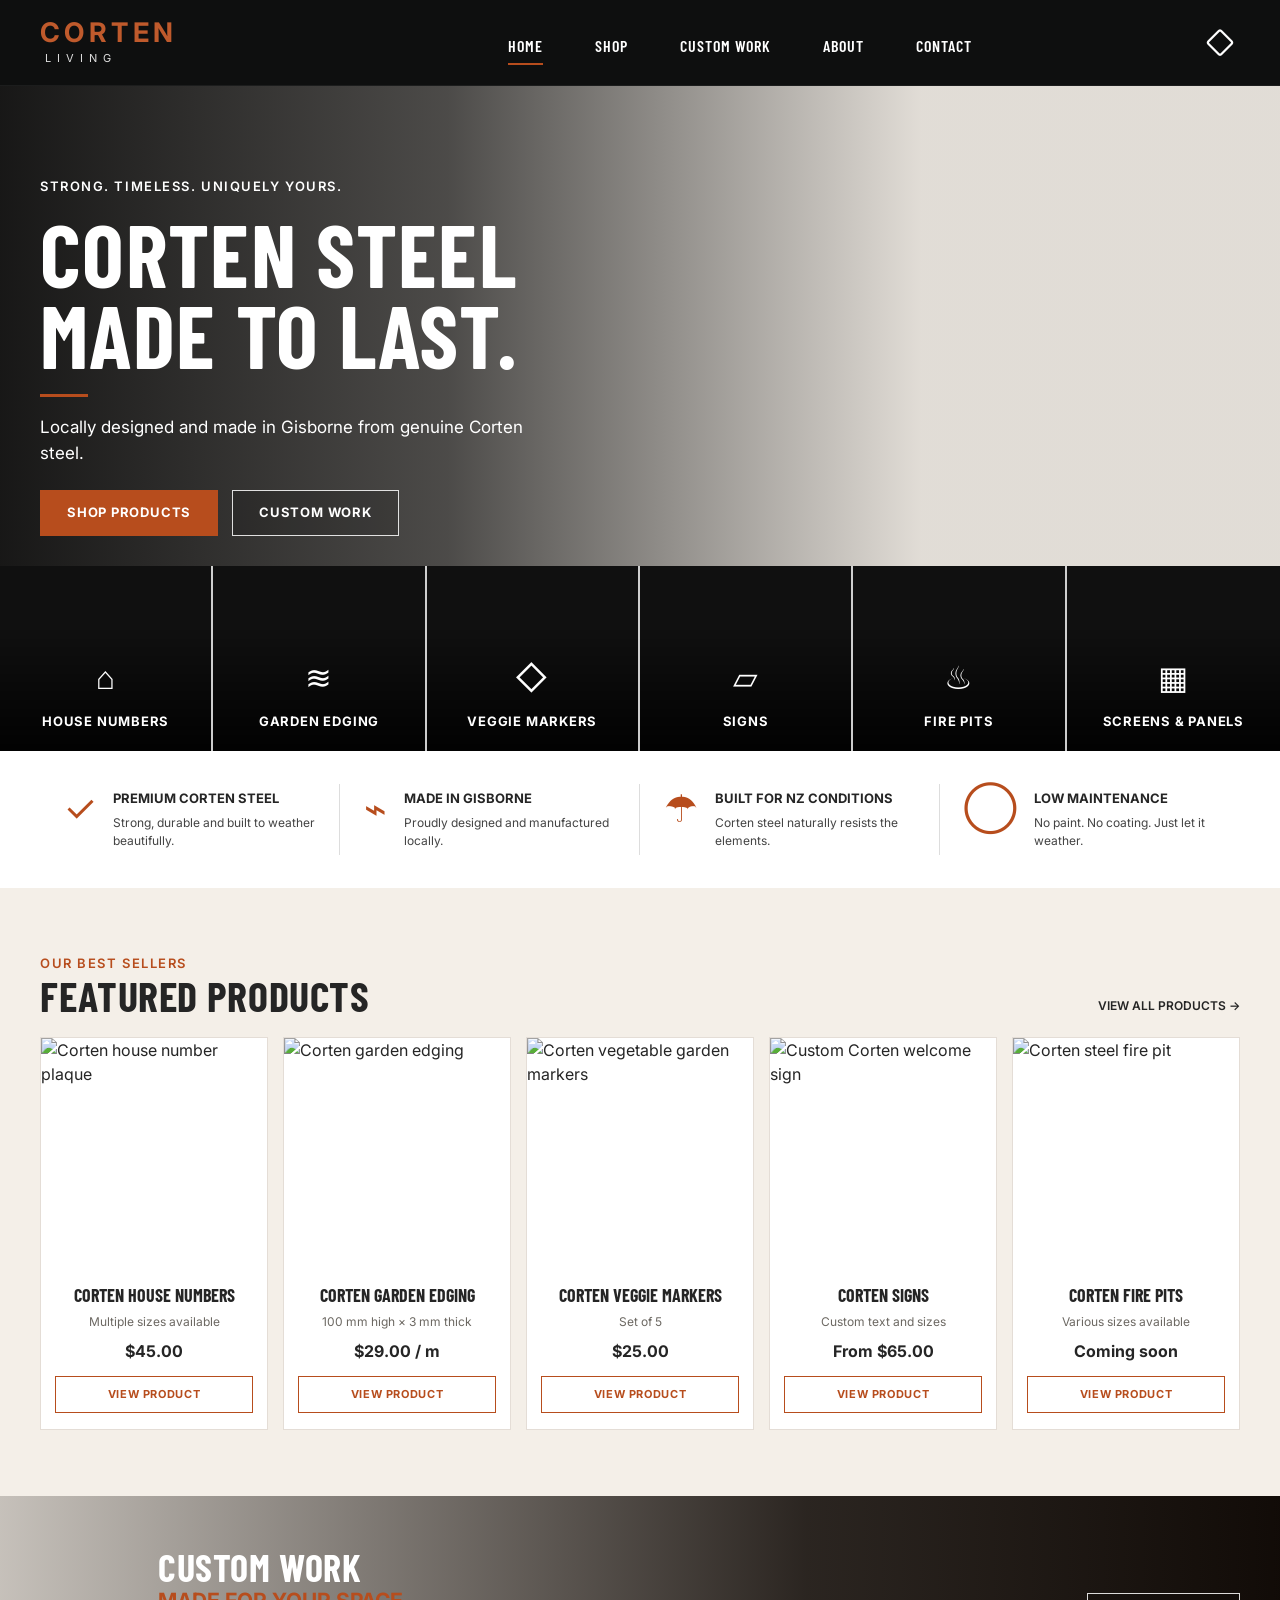
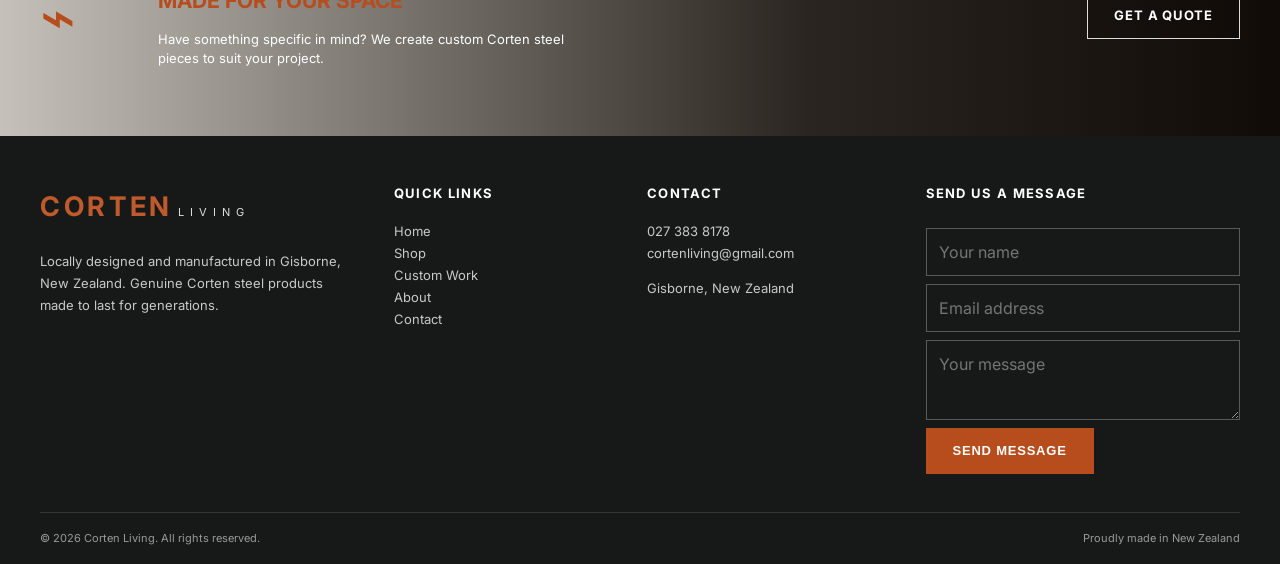
==== index.html @ 4d624be4 "Add first Corten Living website" ====
<!doctype html>
<html lang="en-NZ">
<head>
  <meta charset="utf-8">
  <meta name="viewport" content="width=device-width, initial-scale=1">
  <meta name="description" content="Corten Living — locally designed Corten steel garden products, house numbers, signs and custom work made in Gisborne, New Zealand.">
  <title>Corten Living | Corten Steel Made to Last</title>
  <link rel="preconnect" href="https://fonts.googleapis.com">
  <link rel="preconnect" href="https://fonts.gstatic.com" crossorigin>
  <link href="https://fonts.googleapis.com/css2?family=Barlow+Condensed:wght@500;600;700&family=Inter:wght@400;500;600&display=swap" rel="stylesheet">
  <link rel="stylesheet" href="styles.css">
  <script defer src="script.js"></script>
</head>
<body>
  <header class="site-header">
    <a class="wordmark" href="index.html" aria-label="Corten Living home">
      <span>CORTEN</span><small>LIVING</small>
    </a>
    <button class="menu-toggle" aria-label="Open menu" aria-expanded="false">☰</button>
    <nav class="site-nav" aria-label="Main navigation">
      <a class="active" href="index.html">Home</a>
      <a href="shop.html">Shop</a>
      <a href="custom-work.html">Custom Work</a>
      <a href="about.html">About</a>
      <a href="contact.html">Contact</a>
    </nav>
    <a class="shop-icon" href="shop.html" aria-label="View shop">▢</a>
  </header>

  <main>
    <section class="hero">
      <div class="hero-shade"></div>
      <div class="hero-content container">
        <p class="eyebrow">Strong. Timeless. Uniquely yours.</p>
        <h1>Corten steel<br>made to last.</h1>
        <span class="accent-line"></span>
        <p class="hero-copy">Locally designed and made in Gisborne from genuine Corten steel.</p>
        <div class="button-row">
          <a class="button button-primary" href="shop.html">Shop Products</a>
          <a class="button button-outline" href="custom-work.html">Custom Work</a>
        </div>
      </div>
    </section>

    <section class="category-strip" aria-label="Product categories">
      <a class="category-card" href="shop.html#house-numbers" style="--image:url('assets/images/house-numbers.webp')"><span class="category-icon">⌂</span><strong>House Numbers</strong></a>
      <a class="category-card" href="shop.html#garden-edging" style="--image:url('assets/images/garden-edging.webp')"><span class="category-icon">≋</span><strong>Garden Edging</strong></a>
      <a class="category-card" href="shop.html#veggie-markers" style="--image:url('assets/images/veggie-markers.webp')"><span class="category-icon">◇</span><strong>Veggie Markers</strong></a>
      <a class="category-card" href="shop.html#signs" style="--image:url('assets/images/signs.webp')"><span class="category-icon">▱</span><strong>Signs</strong></a>
      <a class="category-card" href="shop.html#fire-pits" style="--image:url('assets/images/fire-pits.webp')"><span class="category-icon">♨</span><strong>Fire Pits</strong></a>
      <a class="category-card" href="shop.html#screens" style="--image:url('assets/images/screens-panels.webp')"><span class="category-icon">▦</span><strong>Screens &amp; Panels</strong></a>
    </section>

    <section class="benefits">
      <div class="container benefit-grid">
        <article><span>✓</span><div><h3>Premium Corten Steel</h3><p>Strong, durable and built to weather beautifully.</p></div></article>
        <article><span>⌁</span><div><h3>Made in Gisborne</h3><p>Proudly designed and manufactured locally.</p></div></article>
        <article><span>☂</span><div><h3>Built for NZ Conditions</h3><p>Corten steel naturally resists the elements.</p></div></article>
        <article><span>◯</span><div><h3>Low Maintenance</h3><p>No paint. No coating. Just let it weather.</p></div></article>
      </div>
    </section>

    <section class="featured section-pad">
      <div class="container">
        <div class="section-heading">
          <div><p class="eyebrow rust">Our best sellers</p><h2>Featured Products</h2></div>
          <a class="text-link" href="shop.html">View all products →</a>
        </div>
        <div class="product-grid">
          <article class="product-card"><img src="assets/images/house-numbers.webp" alt="Corten house number plaque"><div class="product-info"><h3>Corten House Numbers</h3><p>Multiple sizes available</p><strong>$45.00</strong><a class="button button-small" href="shop.html#house-numbers">View Product</a></div></article>
          <article class="product-card"><img src="assets/images/garden-edging.webp" alt="Corten garden edging"><div class="product-info"><h3>Corten Garden Edging</h3><p>100 mm high × 3 mm thick</p><strong>$29.00 / m</strong><a class="button button-small" href="shop.html#garden-edging">View Product</a></div></article>
          <article class="product-card"><img src="assets/images/veggie-markers.webp" alt="Corten vegetable garden markers"><div class="product-info"><h3>Corten Veggie Markers</h3><p>Set of 5</p><strong>$25.00</strong><a class="button button-small" href="shop.html#veggie-markers">View Product</a></div></article>
          <article class="product-card"><img src="assets/images/signs.webp" alt="Custom Corten welcome sign"><div class="product-info"><h3>Corten Signs</h3><p>Custom text and sizes</p><strong>From $65.00</strong><a class="button button-small" href="shop.html#signs">View Product</a></div></article>
          <article class="product-card"><img src="assets/images/fire-pits.webp" alt="Corten steel fire pit"><div class="product-info"><h3>Corten Fire Pits</h3><p>Various sizes available</p><strong>Coming soon</strong><a class="button button-small" href="shop.html#fire-pits">View Product</a></div></article>
        </div>
      </div>
    </section>

    <section class="custom-cta">
      <div class="custom-cta-shade"></div>
      <div class="container custom-cta-inner">
        <div class="custom-symbol">⌁</div>
        <div><h2>Custom Work</h2><h3>Made for your space</h3><p>Have something specific in mind? We create custom Corten steel pieces to suit your project.</p></div>
        <a class="button button-outline" href="custom-work.html">Get a Quote</a>
      </div>
    </section>
  </main>

  <footer class="site-footer">
    <div class="container footer-grid">
      <div><a class="wordmark footer-logo" href="index.html"><span>CORTEN</span><small>LIVING</small></a><p>Locally designed and manufactured in Gisborne, New Zealand. Genuine Corten steel products made to last for generations.</p></div>
      <div><h3>Quick Links</h3><a href="index.html">Home</a><a href="shop.html">Shop</a><a href="custom-work.html">Custom Work</a><a href="about.html">About</a><a href="contact.html">Contact</a></div>
      <div><h3>Contact</h3><a href="tel:+64273838178">027 383 8178</a><a href="mailto:cortenliving@gmail.com">cortenliving@gmail.com</a><p>Gisborne, New Zealand</p></div>
      <form class="footer-form contact-form"><h3>Send us a message</h3><input name="name" placeholder="Your name" required><input name="email" type="email" placeholder="Email address" required><textarea name="message" placeholder="Your message" required></textarea><button class="button button-primary" type="submit">Send Message</button></form>
    </div>
    <div class="container footer-bottom"><span>© <span class="current-year"></span> Corten Living. All rights reserved.</span><span>Proudly made in New Zealand</span></div>
  </footer>
</body>
</html>
---- styles.css ----
:root{--black:#0c0d0d;--charcoal:#171818;--cream:#f4efe8;--rust:#b74d1d;--rust-dark:#8e3714;--text:#252525;--muted:#6c6862;--line:#d8d0c7;--white:#fff;--max:1200px}
*{box-sizing:border-box}html{scroll-behavior:smooth}body{margin:0;font-family:Inter,Arial,sans-serif;color:var(--text);background:var(--cream);line-height:1.5}img{max-width:100%;display:block}a{color:inherit;text-decoration:none}.container{width:min(var(--max),calc(100% - 42px));margin:auto}.site-header{height:86px;display:grid;grid-template-columns:240px 1fr 40px;align-items:center;padding:0 max(24px,calc((100vw - var(--max))/2));background:rgba(10,11,11,.98);color:#fff;position:sticky;top:0;z-index:30;border-bottom:1px solid rgba(255,255,255,.06)}.wordmark{display:inline-flex;flex-direction:column;width:max-content;line-height:.9;letter-spacing:.28em}.wordmark span{font-size:27px;font-weight:700;color:#bf5a2c}.wordmark small{font-size:11px;letter-spacing:.55em;margin:8px 0 0 5px;color:#ddd}.site-nav{display:flex;justify-content:center;gap:52px;font-family:"Barlow Condensed",sans-serif;text-transform:uppercase;letter-spacing:.06em;font-weight:600}.site-nav a{padding:31px 0 25px;position:relative}.site-nav a:hover:after,.site-nav a.active:after{content:"";position:absolute;left:0;right:0;bottom:18px;height:2px;background:var(--rust)}.shop-icon{font-size:28px;transform:rotate(45deg);text-align:center}.menu-toggle{display:none;background:none;border:0;color:white;font-size:25px}.hero{min-height:480px;background:url('assets/images/hero.webp') center/cover no-repeat;position:relative;color:white}.hero-shade{position:absolute;inset:0;background:linear-gradient(90deg,rgba(5,5,5,.92) 0%,rgba(5,5,5,.7) 35%,rgba(5,5,5,.08) 72%)}.hero-content{position:relative;z-index:1;padding-top:78px}.eyebrow{text-transform:uppercase;letter-spacing:.12em;font-size:13px;font-weight:600}.hero h1,.section-heading h2,.custom-cta h2,.page-hero h1{font-family:"Barlow Condensed",sans-serif;text-transform:uppercase;line-height:.93;letter-spacing:.015em}.hero h1{font-size:clamp(56px,7vw,88px);margin:16px 0 18px}.accent-line{display:block;width:48px;height:3px;background:var(--rust);margin:0 0 18px}.hero-copy{max-width:490px;font-size:17px}.button-row{display:flex;gap:14px;margin-top:24px}.button{display:inline-flex;align-items:center;justify-content:center;min-height:46px;padding:0 26px;border:1px solid currentColor;text-transform:uppercase;letter-spacing:.06em;font-size:13px;font-weight:700;transition:.2s}.button:hover{transform:translateY(-2px)}.button-primary{background:var(--rust);border-color:var(--rust);color:#fff}.button-primary:hover{background:var(--rust-dark)}.button-outline{color:#fff;border-color:rgba(255,255,255,.85);background:rgba(0,0,0,.15)}.category-strip{display:grid;grid-template-columns:repeat(6,1fr);background:#111}.category-card{height:185px;position:relative;display:flex;flex-direction:column;align-items:center;justify-content:flex-end;padding:20px;color:#fff;text-transform:uppercase;letter-spacing:.06em;font-size:13px;text-align:center;border-right:2px solid rgba(255,255,255,.8);background-image:linear-gradient(0deg,rgba(0,0,0,.9),rgba(0,0,0,.03) 70%),var(--image);background-size:cover;background-position:center;overflow:hidden}.category-card:last-child{border-right:0}.category-card:before{content:"";position:absolute;inset:0;background:rgba(183,77,29,0);transition:.25s}.category-card:hover:before{background:rgba(183,77,29,.23)}.category-card>*{position:relative}.category-icon{font-size:32px;margin-bottom:10px}.benefits{background:#fff;padding:33px 0}.benefit-grid{display:grid;grid-template-columns:repeat(4,1fr)}.benefit-grid article{display:flex;gap:17px;padding:5px 24px;border-right:1px solid #ddd}.benefit-grid article:last-child{border:0}.benefit-grid article>span{font-size:38px;color:var(--rust);line-height:1}.benefit-grid h3{font-size:13px;text-transform:uppercase;margin:0 0 5px}.benefit-grid p{font-size:12px;margin:0;color:#444}.section-pad{padding:66px 0}.section-heading{display:flex;align-items:flex-end;justify-content:space-between;margin-bottom:22px}.section-heading h2{font-size:42px;margin:3px 0 0}.rust{color:var(--rust);margin:0}.text-link{text-transform:uppercase;font-size:12px;font-weight:600}.product-grid{display:grid;grid-template-columns:repeat(5,1fr);gap:15px}.product-card{background:#fff;border:1px solid #e4ddd6;display:flex;flex-direction:column}.product-card img{width:100%;aspect-ratio:1/1;object-fit:cover}.product-info{text-align:center;padding:18px 14px 16px;display:flex;flex-direction:column;align-items:center;flex:1}.product-info h3{font-family:"Barlow Condensed",sans-serif;text-transform:uppercase;font-size:18px;margin:0 0 4px}.product-info p{font-size:12px;color:var(--muted);margin:0 0 8px}.product-info strong{margin-top:auto;font-size:16px}.button-small{min-height:37px;margin-top:13px;width:100%;padding:0 10px;color:var(--rust);border-color:var(--rust);font-size:11px}.custom-cta{min-height:240px;background:url('assets/images/custom-work.webp') center/cover no-repeat;position:relative;color:#fff}.custom-cta-shade{position:absolute;inset:0;background:linear-gradient(90deg,rgba(13,7,3,.2),rgba(13,7,3,.87) 63%,rgba(13,7,3,.98))}.custom-cta-inner{position:relative;min-height:240px;display:grid;grid-template-columns:90px 1fr auto;align-items:center;gap:28px}.custom-symbol{font-size:60px;color:var(--rust)}.custom-cta h2{font-size:38px;margin:0}.custom-cta h3{color:var(--rust);text-transform:uppercase;margin:0;font-size:21px}.custom-cta p{font-size:13px;max-width:450px}.site-footer{background:#171818;color:#d7d7d7;padding:48px 0 18px}.footer-grid{display:grid;grid-template-columns:1.2fr .8fr .9fr 1.25fr;gap:52px}.footer-grid h3{text-transform:uppercase;font-size:13px;letter-spacing:.1em;color:#fff;margin:0 0 16px}.footer-grid p,.footer-grid a{display:block;font-size:13px;line-height:1.7;color:#c9c9c9}.footer-logo{margin-bottom:20px}.footer-form{display:grid;gap:8px}.footer-form input,.footer-form textarea,.page-form input,.page-form textarea,.page-form select{width:100%;background:transparent;border:1px solid #5a5a5a;color:#fff;padding:11px 12px;font:inherit}.footer-form textarea{height:80px;resize:vertical}.footer-form .button{justify-self:start}.footer-bottom{display:flex;justify-content:space-between;border-top:1px solid #343434;margin-top:38px;padding-top:17px;font-size:11px;color:#999}.page-hero{background:#171818;color:#fff;padding:75px 0}.page-hero h1{font-size:64px;margin:0}.page-hero p{max-width:650px;color:#d2d2d2}.content-section{padding:64px 0}.content-grid{display:grid;grid-template-columns:1fr 1fr;gap:50px;align-items:start}.shop-section{scroll-margin-top:100px;margin-bottom:60px}.shop-section h2{font-family:"Barlow Condensed";text-transform:uppercase;font-size:38px;margin-bottom:16px}.simple-card-grid{display:grid;grid-template-columns:repeat(3,1fr);gap:22px}.simple-card{background:white;border:1px solid #ddd}.simple-card img{width:100%;aspect-ratio:4/3;object-fit:cover}.simple-card div{padding:20px}.simple-card h3{margin:0 0 7px;font-family:"Barlow Condensed";font-size:24px;text-transform:uppercase}.page-form{background:#242525;padding:28px;color:#fff;display:grid;gap:12px}.page-form textarea{min-height:150px}.notice{font-size:13px;color:#777;margin-top:10px}.form-success{padding:12px;background:#e9f4ea;color:#285e2c;margin-top:10px;display:none}
@media(max-width:1050px){.site-nav{gap:28px}.product-grid{grid-template-columns:repeat(3,1fr)}.category-strip{grid-template-columns:repeat(3,1fr)}.category-card{border-bottom:2px solid rgba(255,255,255,.8)}.benefit-grid{grid-template-columns:repeat(2,1fr);gap:20px}.footer-grid{grid-template-columns:repeat(2,1fr)}.simple-card-grid{grid-template-columns:repeat(2,1fr)}}
@media(max-width:760px){.site-header{height:72px;grid-template-columns:1fr auto auto;padding:0 20px}.wordmark span{font-size:23px}.site-nav{display:none;position:absolute;left:0;right:0;top:72px;background:#111;flex-direction:column;gap:0;padding:15px 25px 25px}.site-nav.open{display:flex}.site-nav a{padding:13px 0}.site-nav a:hover:after,.site-nav a.active:after{bottom:6px}.menu-toggle{display:block}.shop-icon{margin-left:15px}.hero{min-height:520px;background-position:62% center}.hero-shade{background:linear-gradient(90deg,rgba(5,5,5,.92),rgba(5,5,5,.55))}.hero-content{padding-top:65px}.category-strip{grid-template-columns:repeat(2,1fr)}.category-card{height:170px}.benefit-grid{grid-template-columns:1fr}.benefit-grid article{border-right:0;border-bottom:1px solid #ddd;padding:15px 0}.product-grid{grid-template-columns:repeat(2,1fr)}.custom-cta-inner{grid-template-columns:1fr;padding:45px 0;gap:10px}.custom-symbol{display:none}.custom-cta .button{justify-self:start}.footer-grid,.content-grid{grid-template-columns:1fr}.footer-bottom{gap:20px;flex-direction:column}.simple-card-grid{grid-template-columns:1fr}.page-hero h1{font-size:48px}}
@media(max-width:480px){.container{width:min(100% - 28px,var(--max))}.hero h1{font-size:50px}.button-row{flex-direction:column;align-items:flex-start}.button-row .button{width:100%}.category-card{height:145px;font-size:11px}.product-grid{grid-template-columns:1fr}.section-heading{align-items:flex-start;gap:18px;flex-direction:column}.section-heading h2{font-size:36px}}
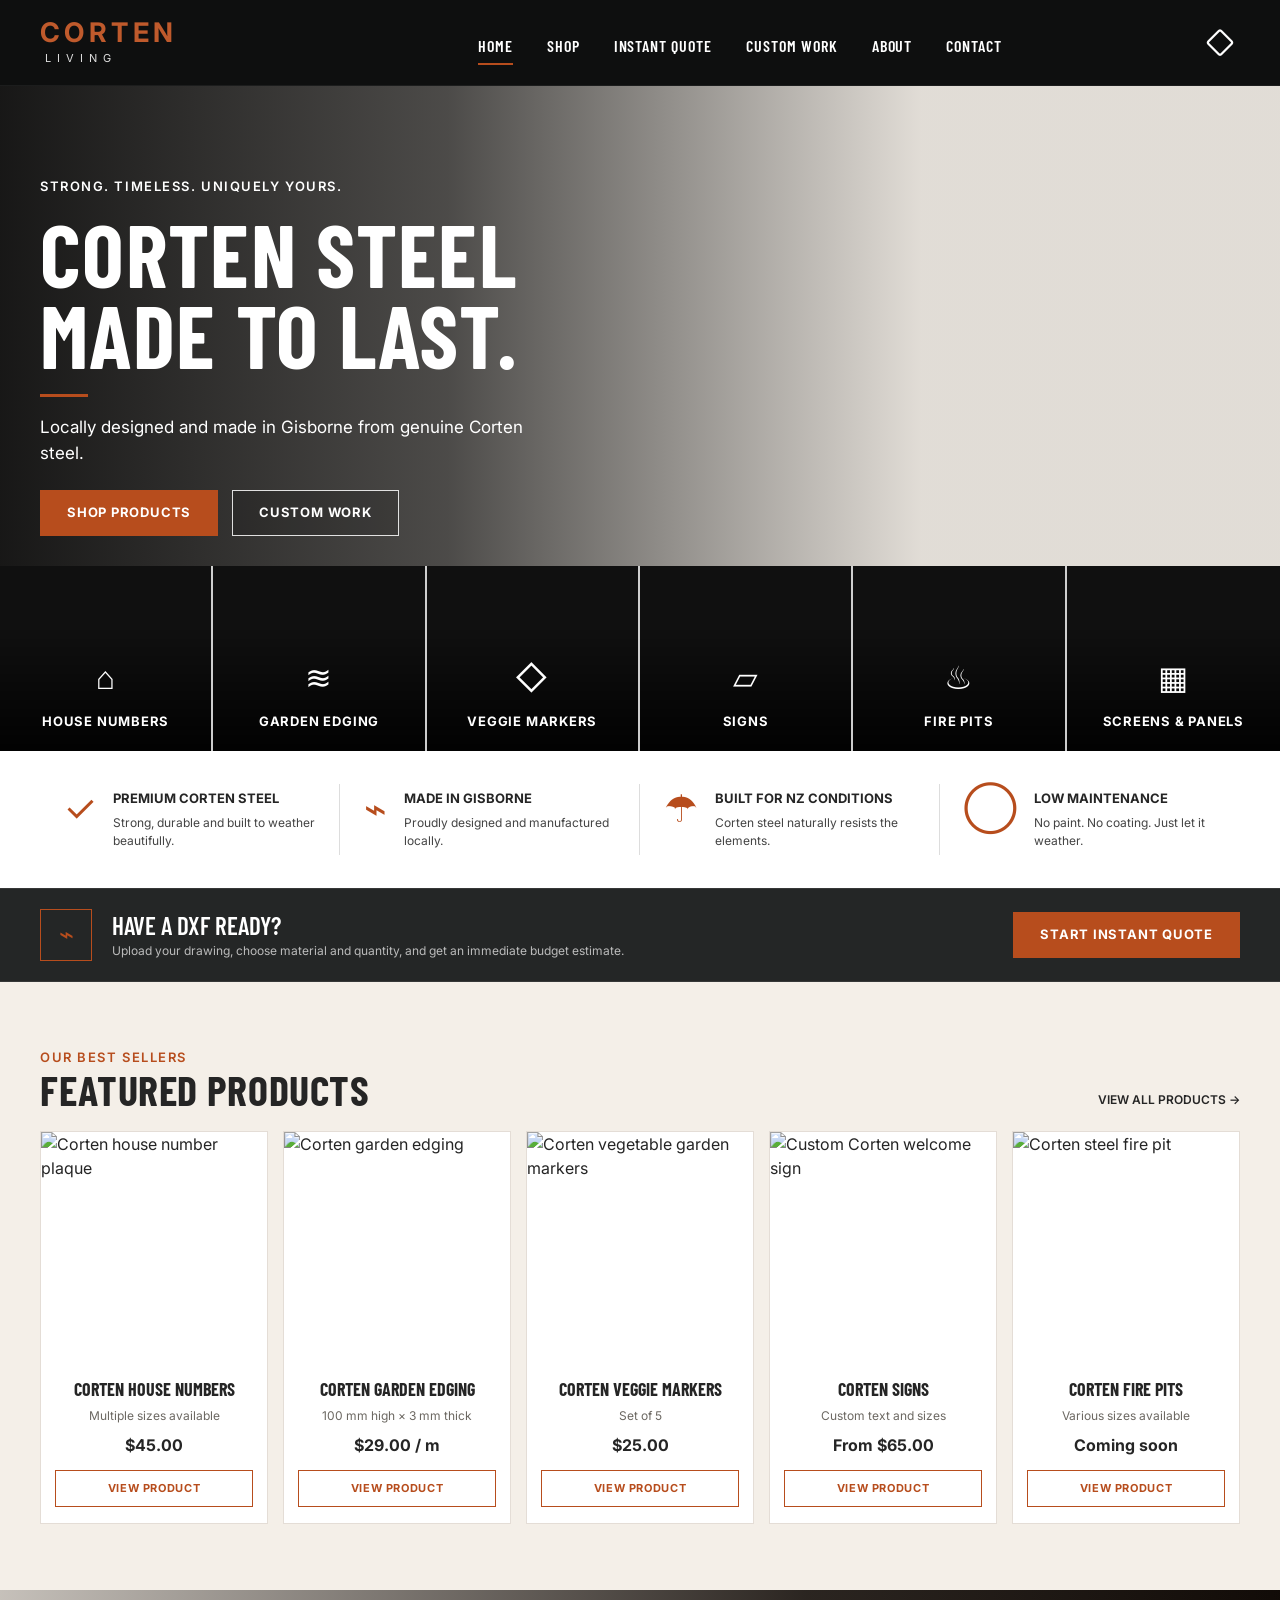
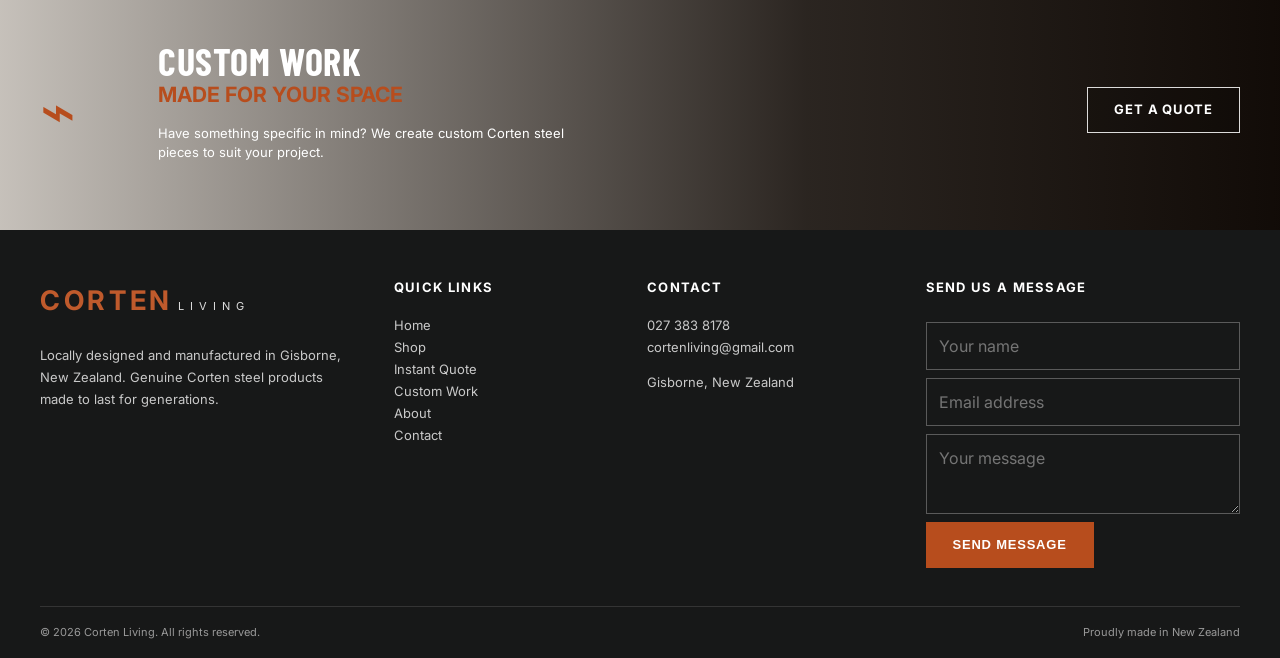
==== commit 7d9dfc93: "Add Instant Quote prototype" ====
--- a/index.html
+++ b/index.html
@@ -17,13 +17,7 @@
       <span>CORTEN</span><small>LIVING</small>
     </a>
     <button class="menu-toggle" aria-label="Open menu" aria-expanded="false">☰</button>
-    <nav class="site-nav" aria-label="Main navigation">
-      <a class="active" href="index.html">Home</a>
-      <a href="shop.html">Shop</a>
-      <a href="custom-work.html">Custom Work</a>
-      <a href="about.html">About</a>
-      <a href="contact.html">Contact</a>
-    </nav>
+    <nav class="site-nav" aria-label="Main navigation"><a class="active" href="index.html">Home</a><a href="shop.html">Shop</a><a href="instant-quote.html">Instant Quote</a><a href="custom-work.html">Custom Work</a><a href="about.html">About</a><a href="contact.html">Contact</a></nav>
     <a class="shop-icon" href="shop.html" aria-label="View shop">▢</a>
   </header>
 
@@ -60,6 +54,14 @@
       </div>
     </section>
 
+    <section class="quote-banner">
+      <div class="container quote-banner-inner">
+        <div class="quote-banner-icon" aria-hidden="true">⌁</div>
+        <div><h2>Have a DXF ready?</h2><p>Upload your drawing, choose material and quantity, and get an immediate budget estimate.</p></div>
+        <a class="button button-primary" href="instant-quote.html">Start Instant Quote</a>
+      </div>
+    </section>
+
     <section class="featured section-pad">
       <div class="container">
         <div class="section-heading">
@@ -89,7 +91,7 @@
   <footer class="site-footer">
     <div class="container footer-grid">
       <div><a class="wordmark footer-logo" href="index.html"><span>CORTEN</span><small>LIVING</small></a><p>Locally designed and manufactured in Gisborne, New Zealand. Genuine Corten steel products made to last for generations.</p></div>
-      <div><h3>Quick Links</h3><a href="index.html">Home</a><a href="shop.html">Shop</a><a href="custom-work.html">Custom Work</a><a href="about.html">About</a><a href="contact.html">Contact</a></div>
+      <div><h3>Quick Links</h3><a href="index.html">Home</a><a href="shop.html">Shop</a><a href="instant-quote.html">Instant Quote</a><a href="custom-work.html">Custom Work</a><a href="about.html">About</a><a href="contact.html">Contact</a></div>
       <div><h3>Contact</h3><a href="tel:+64273838178">027 383 8178</a><a href="mailto:cortenliving@gmail.com">cortenliving@gmail.com</a><p>Gisborne, New Zealand</p></div>
       <form class="footer-form contact-form"><h3>Send us a message</h3><input name="name" placeholder="Your name" required><input name="email" type="email" placeholder="Email address" required><textarea name="message" placeholder="Your message" required></textarea><button class="button button-primary" type="submit">Send Message</button></form>
     </div>
--- a/styles.css
+++ b/styles.css
@@ -1,5 +1,10 @@
 :root{--black:#0c0d0d;--charcoal:#171818;--cream:#f4efe8;--rust:#b74d1d;--rust-dark:#8e3714;--text:#252525;--muted:#6c6862;--line:#d8d0c7;--white:#fff;--max:1200px}
-*{box-sizing:border-box}html{scroll-behavior:smooth}body{margin:0;font-family:Inter,Arial,sans-serif;color:var(--text);background:var(--cream);line-height:1.5}img{max-width:100%;display:block}a{color:inherit;text-decoration:none}.container{width:min(var(--max),calc(100% - 42px));margin:auto}.site-header{height:86px;display:grid;grid-template-columns:240px 1fr 40px;align-items:center;padding:0 max(24px,calc((100vw - var(--max))/2));background:rgba(10,11,11,.98);color:#fff;position:sticky;top:0;z-index:30;border-bottom:1px solid rgba(255,255,255,.06)}.wordmark{display:inline-flex;flex-direction:column;width:max-content;line-height:.9;letter-spacing:.28em}.wordmark span{font-size:27px;font-weight:700;color:#bf5a2c}.wordmark small{font-size:11px;letter-spacing:.55em;margin:8px 0 0 5px;color:#ddd}.site-nav{display:flex;justify-content:center;gap:52px;font-family:"Barlow Condensed",sans-serif;text-transform:uppercase;letter-spacing:.06em;font-weight:600}.site-nav a{padding:31px 0 25px;position:relative}.site-nav a:hover:after,.site-nav a.active:after{content:"";position:absolute;left:0;right:0;bottom:18px;height:2px;background:var(--rust)}.shop-icon{font-size:28px;transform:rotate(45deg);text-align:center}.menu-toggle{display:none;background:none;border:0;color:white;font-size:25px}.hero{min-height:480px;background:url('assets/images/hero.webp') center/cover no-repeat;position:relative;color:white}.hero-shade{position:absolute;inset:0;background:linear-gradient(90deg,rgba(5,5,5,.92) 0%,rgba(5,5,5,.7) 35%,rgba(5,5,5,.08) 72%)}.hero-content{position:relative;z-index:1;padding-top:78px}.eyebrow{text-transform:uppercase;letter-spacing:.12em;font-size:13px;font-weight:600}.hero h1,.section-heading h2,.custom-cta h2,.page-hero h1{font-family:"Barlow Condensed",sans-serif;text-transform:uppercase;line-height:.93;letter-spacing:.015em}.hero h1{font-size:clamp(56px,7vw,88px);margin:16px 0 18px}.accent-line{display:block;width:48px;height:3px;background:var(--rust);margin:0 0 18px}.hero-copy{max-width:490px;font-size:17px}.button-row{display:flex;gap:14px;margin-top:24px}.button{display:inline-flex;align-items:center;justify-content:center;min-height:46px;padding:0 26px;border:1px solid currentColor;text-transform:uppercase;letter-spacing:.06em;font-size:13px;font-weight:700;transition:.2s}.button:hover{transform:translateY(-2px)}.button-primary{background:var(--rust);border-color:var(--rust);color:#fff}.button-primary:hover{background:var(--rust-dark)}.button-outline{color:#fff;border-color:rgba(255,255,255,.85);background:rgba(0,0,0,.15)}.category-strip{display:grid;grid-template-columns:repeat(6,1fr);background:#111}.category-card{height:185px;position:relative;display:flex;flex-direction:column;align-items:center;justify-content:flex-end;padding:20px;color:#fff;text-transform:uppercase;letter-spacing:.06em;font-size:13px;text-align:center;border-right:2px solid rgba(255,255,255,.8);background-image:linear-gradient(0deg,rgba(0,0,0,.9),rgba(0,0,0,.03) 70%),var(--image);background-size:cover;background-position:center;overflow:hidden}.category-card:last-child{border-right:0}.category-card:before{content:"";position:absolute;inset:0;background:rgba(183,77,29,0);transition:.25s}.category-card:hover:before{background:rgba(183,77,29,.23)}.category-card>*{position:relative}.category-icon{font-size:32px;margin-bottom:10px}.benefits{background:#fff;padding:33px 0}.benefit-grid{display:grid;grid-template-columns:repeat(4,1fr)}.benefit-grid article{display:flex;gap:17px;padding:5px 24px;border-right:1px solid #ddd}.benefit-grid article:last-child{border:0}.benefit-grid article>span{font-size:38px;color:var(--rust);line-height:1}.benefit-grid h3{font-size:13px;text-transform:uppercase;margin:0 0 5px}.benefit-grid p{font-size:12px;margin:0;color:#444}.section-pad{padding:66px 0}.section-heading{display:flex;align-items:flex-end;justify-content:space-between;margin-bottom:22px}.section-heading h2{font-size:42px;margin:3px 0 0}.rust{color:var(--rust);margin:0}.text-link{text-transform:uppercase;font-size:12px;font-weight:600}.product-grid{display:grid;grid-template-columns:repeat(5,1fr);gap:15px}.product-card{background:#fff;border:1px solid #e4ddd6;display:flex;flex-direction:column}.product-card img{width:100%;aspect-ratio:1/1;object-fit:cover}.product-info{text-align:center;padding:18px 14px 16px;display:flex;flex-direction:column;align-items:center;flex:1}.product-info h3{font-family:"Barlow Condensed",sans-serif;text-transform:uppercase;font-size:18px;margin:0 0 4px}.product-info p{font-size:12px;color:var(--muted);margin:0 0 8px}.product-info strong{margin-top:auto;font-size:16px}.button-small{min-height:37px;margin-top:13px;width:100%;padding:0 10px;color:var(--rust);border-color:var(--rust);font-size:11px}.custom-cta{min-height:240px;background:url('assets/images/custom-work.webp') center/cover no-repeat;position:relative;color:#fff}.custom-cta-shade{position:absolute;inset:0;background:linear-gradient(90deg,rgba(13,7,3,.2),rgba(13,7,3,.87) 63%,rgba(13,7,3,.98))}.custom-cta-inner{position:relative;min-height:240px;display:grid;grid-template-columns:90px 1fr auto;align-items:center;gap:28px}.custom-symbol{font-size:60px;color:var(--rust)}.custom-cta h2{font-size:38px;margin:0}.custom-cta h3{color:var(--rust);text-transform:uppercase;margin:0;font-size:21px}.custom-cta p{font-size:13px;max-width:450px}.site-footer{background:#171818;color:#d7d7d7;padding:48px 0 18px}.footer-grid{display:grid;grid-template-columns:1.2fr .8fr .9fr 1.25fr;gap:52px}.footer-grid h3{text-transform:uppercase;font-size:13px;letter-spacing:.1em;color:#fff;margin:0 0 16px}.footer-grid p,.footer-grid a{display:block;font-size:13px;line-height:1.7;color:#c9c9c9}.footer-logo{margin-bottom:20px}.footer-form{display:grid;gap:8px}.footer-form input,.footer-form textarea,.page-form input,.page-form textarea,.page-form select{width:100%;background:transparent;border:1px solid #5a5a5a;color:#fff;padding:11px 12px;font:inherit}.footer-form textarea{height:80px;resize:vertical}.footer-form .button{justify-self:start}.footer-bottom{display:flex;justify-content:space-between;border-top:1px solid #343434;margin-top:38px;padding-top:17px;font-size:11px;color:#999}.page-hero{background:#171818;color:#fff;padding:75px 0}.page-hero h1{font-size:64px;margin:0}.page-hero p{max-width:650px;color:#d2d2d2}.content-section{padding:64px 0}.content-grid{display:grid;grid-template-columns:1fr 1fr;gap:50px;align-items:start}.shop-section{scroll-margin-top:100px;margin-bottom:60px}.shop-section h2{font-family:"Barlow Condensed";text-transform:uppercase;font-size:38px;margin-bottom:16px}.simple-card-grid{display:grid;grid-template-columns:repeat(3,1fr);gap:22px}.simple-card{background:white;border:1px solid #ddd}.simple-card img{width:100%;aspect-ratio:4/3;object-fit:cover}.simple-card div{padding:20px}.simple-card h3{margin:0 0 7px;font-family:"Barlow Condensed";font-size:24px;text-transform:uppercase}.page-form{background:#242525;padding:28px;color:#fff;display:grid;gap:12px}.page-form textarea{min-height:150px}.notice{font-size:13px;color:#777;margin-top:10px}.form-success{padding:12px;background:#e9f4ea;color:#285e2c;margin-top:10px;display:none}
+*{box-sizing:border-box}html{scroll-behavior:smooth}body{margin:0;font-family:Inter,Arial,sans-serif;color:var(--text);background:var(--cream);line-height:1.5}img{max-width:100%;display:block}a{color:inherit;text-decoration:none}.container{width:min(var(--max),calc(100% - 42px));margin:auto}.site-header{height:86px;display:grid;grid-template-columns:240px 1fr 40px;align-items:center;padding:0 max(24px,calc((100vw - var(--max))/2));background:rgba(10,11,11,.98);color:#fff;position:sticky;top:0;z-index:30;border-bottom:1px solid rgba(255,255,255,.06)}.wordmark{display:inline-flex;flex-direction:column;width:max-content;line-height:.9;letter-spacing:.28em}.wordmark span{font-size:27px;font-weight:700;color:#bf5a2c}.wordmark small{font-size:11px;letter-spacing:.55em;margin:8px 0 0 5px;color:#ddd}.site-nav{display:flex;justify-content:center;gap:34px;font-family:"Barlow Condensed",sans-serif;text-transform:uppercase;letter-spacing:.06em;font-weight:600}.site-nav a{padding:31px 0 25px;position:relative}.site-nav a:hover:after,.site-nav a.active:after{content:"";position:absolute;left:0;right:0;bottom:18px;height:2px;background:var(--rust)}.shop-icon{font-size:28px;transform:rotate(45deg);text-align:center}.menu-toggle{display:none;background:none;border:0;color:white;font-size:25px}.hero{min-height:480px;background:url('assets/images/hero.webp') center/cover no-repeat;position:relative;color:white}.hero-shade{position:absolute;inset:0;background:linear-gradient(90deg,rgba(5,5,5,.92) 0%,rgba(5,5,5,.7) 35%,rgba(5,5,5,.08) 72%)}.hero-content{position:relative;z-index:1;padding-top:78px}.eyebrow{text-transform:uppercase;letter-spacing:.12em;font-size:13px;font-weight:600}.hero h1,.section-heading h2,.custom-cta h2,.page-hero h1{font-family:"Barlow Condensed",sans-serif;text-transform:uppercase;line-height:.93;letter-spacing:.015em}.hero h1{font-size:clamp(56px,7vw,88px);margin:16px 0 18px}.accent-line{display:block;width:48px;height:3px;background:var(--rust);margin:0 0 18px}.hero-copy{max-width:490px;font-size:17px}.button-row{display:flex;gap:14px;margin-top:24px}.button{display:inline-flex;align-items:center;justify-content:center;min-height:46px;padding:0 26px;border:1px solid currentColor;text-transform:uppercase;letter-spacing:.06em;font-size:13px;font-weight:700;transition:.2s}.button:hover{transform:translateY(-2px)}.button-primary{background:var(--rust);border-color:var(--rust);color:#fff}.button-primary:hover{background:var(--rust-dark)}.button-outline{color:#fff;border-color:rgba(255,255,255,.85);background:rgba(0,0,0,.15)}.category-strip{display:grid;grid-template-columns:repeat(6,1fr);background:#111}.category-card{height:185px;position:relative;display:flex;flex-direction:column;align-items:center;justify-content:flex-end;padding:20px;color:#fff;text-transform:uppercase;letter-spacing:.06em;font-size:13px;text-align:center;border-right:2px solid rgba(255,255,255,.8);background-image:linear-gradient(0deg,rgba(0,0,0,.9),rgba(0,0,0,.03) 70%),var(--image);background-size:cover;background-position:center;overflow:hidden}.category-card:last-child{border-right:0}.category-card:before{content:"";position:absolute;inset:0;background:rgba(183,77,29,0);transition:.25s}.category-card:hover:before{background:rgba(183,77,29,.23)}.category-card>*{position:relative}.category-icon{font-size:32px;margin-bottom:10px}.benefits{background:#fff;padding:33px 0}.benefit-grid{display:grid;grid-template-columns:repeat(4,1fr)}.benefit-grid article{display:flex;gap:17px;padding:5px 24px;border-right:1px solid #ddd}.benefit-grid article:last-child{border:0}.benefit-grid article>span{font-size:38px;color:var(--rust);line-height:1}.benefit-grid h3{font-size:13px;text-transform:uppercase;margin:0 0 5px}.benefit-grid p{font-size:12px;margin:0;color:#444}.section-pad{padding:66px 0}.section-heading{display:flex;align-items:flex-end;justify-content:space-between;margin-bottom:22px}.section-heading h2{font-size:42px;margin:3px 0 0}.rust{color:var(--rust);margin:0}.text-link{text-transform:uppercase;font-size:12px;font-weight:600}.product-grid{display:grid;grid-template-columns:repeat(5,1fr);gap:15px}.product-card{background:#fff;border:1px solid #e4ddd6;display:flex;flex-direction:column}.product-card img{width:100%;aspect-ratio:1/1;object-fit:cover}.product-info{text-align:center;padding:18px 14px 16px;display:flex;flex-direction:column;align-items:center;flex:1}.product-info h3{font-family:"Barlow Condensed",sans-serif;text-transform:uppercase;font-size:18px;margin:0 0 4px}.product-info p{font-size:12px;color:var(--muted);margin:0 0 8px}.product-info strong{margin-top:auto;font-size:16px}.button-small{min-height:37px;margin-top:13px;width:100%;padding:0 10px;color:var(--rust);border-color:var(--rust);font-size:11px}.custom-cta{min-height:240px;background:url('assets/images/custom-work.webp') center/cover no-repeat;position:relative;color:#fff}.custom-cta-shade{position:absolute;inset:0;background:linear-gradient(90deg,rgba(13,7,3,.2),rgba(13,7,3,.87) 63%,rgba(13,7,3,.98))}.custom-cta-inner{position:relative;min-height:240px;display:grid;grid-template-columns:90px 1fr auto;align-items:center;gap:28px}.custom-symbol{font-size:60px;color:var(--rust)}.custom-cta h2{font-size:38px;margin:0}.custom-cta h3{color:var(--rust);text-transform:uppercase;margin:0;font-size:21px}.custom-cta p{font-size:13px;max-width:450px}.site-footer{background:#171818;color:#d7d7d7;padding:48px 0 18px}.footer-grid{display:grid;grid-template-columns:1.2fr .8fr .9fr 1.25fr;gap:52px}.footer-grid h3{text-transform:uppercase;font-size:13px;letter-spacing:.1em;color:#fff;margin:0 0 16px}.footer-grid p,.footer-grid a{display:block;font-size:13px;line-height:1.7;color:#c9c9c9}.footer-logo{margin-bottom:20px}.footer-form{display:grid;gap:8px}.footer-form input,.footer-form textarea,.page-form input,.page-form textarea,.page-form select{width:100%;background:transparent;border:1px solid #5a5a5a;color:#fff;padding:11px 12px;font:inherit}.footer-form textarea{height:80px;resize:vertical}.footer-form .button{justify-self:start}.footer-bottom{display:flex;justify-content:space-between;border-top:1px solid #343434;margin-top:38px;padding-top:17px;font-size:11px;color:#999}.page-hero{background:#171818;color:#fff;padding:75px 0}.page-hero h1{font-size:64px;margin:0}.page-hero p{max-width:650px;color:#d2d2d2}.content-section{padding:64px 0}.content-grid{display:grid;grid-template-columns:1fr 1fr;gap:50px;align-items:start}.shop-section{scroll-margin-top:100px;margin-bottom:60px}.shop-section h2{font-family:"Barlow Condensed";text-transform:uppercase;font-size:38px;margin-bottom:16px}.simple-card-grid{display:grid;grid-template-columns:repeat(3,1fr);gap:22px}.simple-card{background:white;border:1px solid #ddd}.simple-card img{width:100%;aspect-ratio:4/3;object-fit:cover}.simple-card div{padding:20px}.simple-card h3{margin:0 0 7px;font-family:"Barlow Condensed";font-size:24px;text-transform:uppercase}.page-form{background:#242525;padding:28px;color:#fff;display:grid;gap:12px}.page-form textarea{min-height:150px}.notice{font-size:13px;color:#777;margin-top:10px}.form-success{padding:12px;background:#e9f4ea;color:#285e2c;margin-top:10px;display:none}
 @media(max-width:1050px){.site-nav{gap:28px}.product-grid{grid-template-columns:repeat(3,1fr)}.category-strip{grid-template-columns:repeat(3,1fr)}.category-card{border-bottom:2px solid rgba(255,255,255,.8)}.benefit-grid{grid-template-columns:repeat(2,1fr);gap:20px}.footer-grid{grid-template-columns:repeat(2,1fr)}.simple-card-grid{grid-template-columns:repeat(2,1fr)}}
 @media(max-width:760px){.site-header{height:72px;grid-template-columns:1fr auto auto;padding:0 20px}.wordmark span{font-size:23px}.site-nav{display:none;position:absolute;left:0;right:0;top:72px;background:#111;flex-direction:column;gap:0;padding:15px 25px 25px}.site-nav.open{display:flex}.site-nav a{padding:13px 0}.site-nav a:hover:after,.site-nav a.active:after{bottom:6px}.menu-toggle{display:block}.shop-icon{margin-left:15px}.hero{min-height:520px;background-position:62% center}.hero-shade{background:linear-gradient(90deg,rgba(5,5,5,.92),rgba(5,5,5,.55))}.hero-content{padding-top:65px}.category-strip{grid-template-columns:repeat(2,1fr)}.category-card{height:170px}.benefit-grid{grid-template-columns:1fr}.benefit-grid article{border-right:0;border-bottom:1px solid #ddd;padding:15px 0}.product-grid{grid-template-columns:repeat(2,1fr)}.custom-cta-inner{grid-template-columns:1fr;padding:45px 0;gap:10px}.custom-symbol{display:none}.custom-cta .button{justify-self:start}.footer-grid,.content-grid{grid-template-columns:1fr}.footer-bottom{gap:20px;flex-direction:column}.simple-card-grid{grid-template-columns:1fr}.page-hero h1{font-size:48px}}
 @media(max-width:480px){.container{width:min(100% - 28px,var(--max))}.hero h1{font-size:50px}.button-row{flex-direction:column;align-items:flex-start}.button-row .button{width:100%}.category-card{height:145px;font-size:11px}.product-grid{grid-template-columns:1fr}.section-heading{align-items:flex-start;gap:18px;flex-direction:column}.section-heading h2{font-size:36px}}
+
+/* Instant Quote homepage callout */
+.quote-banner{background:#242626;color:#fff;border-top:1px solid #363838;border-bottom:1px solid #363838}.quote-banner-inner{display:grid;grid-template-columns:auto 1fr auto;gap:20px;align-items:center;padding:20px 0}.quote-banner-icon{width:52px;height:52px;border:1px solid var(--rust);color:var(--rust);display:grid;place-items:center;font-size:25px}.quote-banner h2{font:600 25px "Barlow Condensed",sans-serif;text-transform:uppercase;margin:0}.quote-banner p{margin:2px 0 0;color:#bbb;font-size:12px}.quote-banner .button{white-space:nowrap}
+@media(max-width:900px){.quote-banner-inner{grid-template-columns:auto 1fr}.quote-banner .button{grid-column:1/-1;justify-self:start}}
+@media(max-width:620px){.quote-banner-inner{grid-template-columns:1fr}.quote-banner-icon{display:none}}
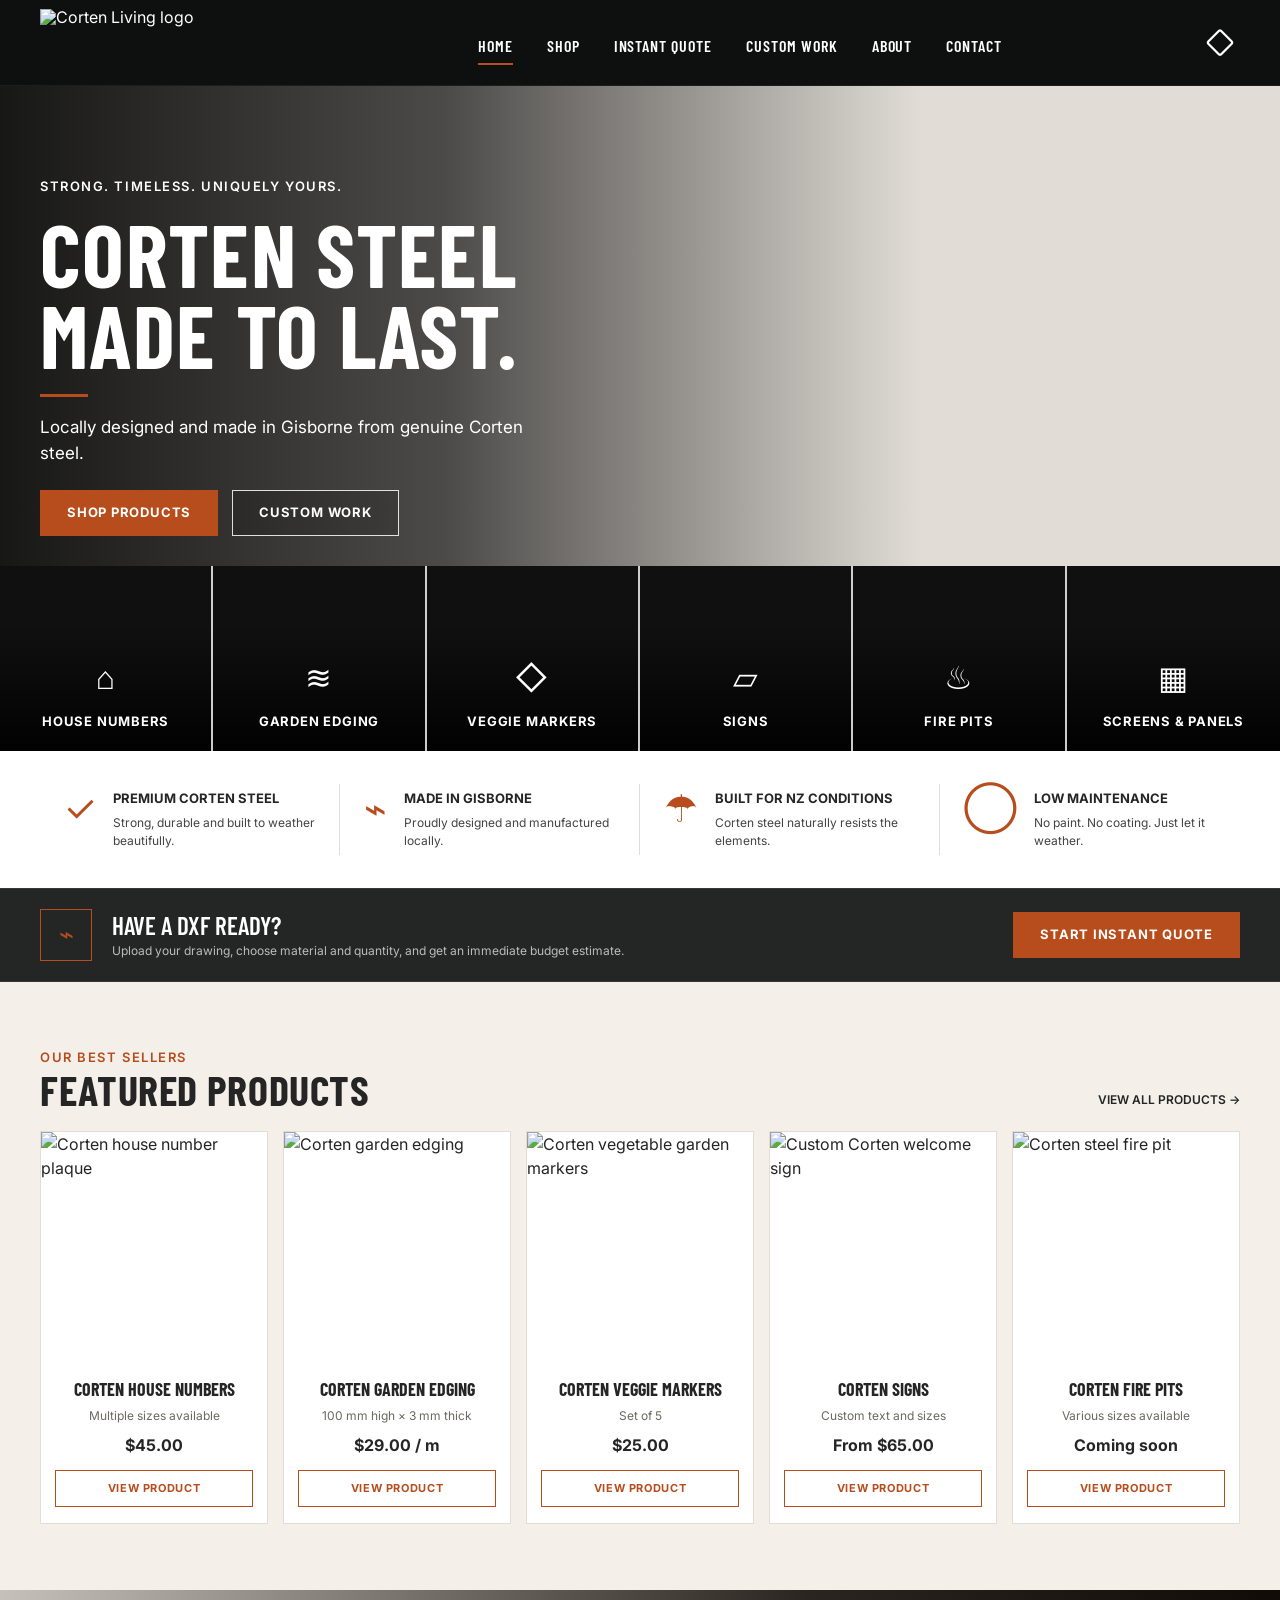
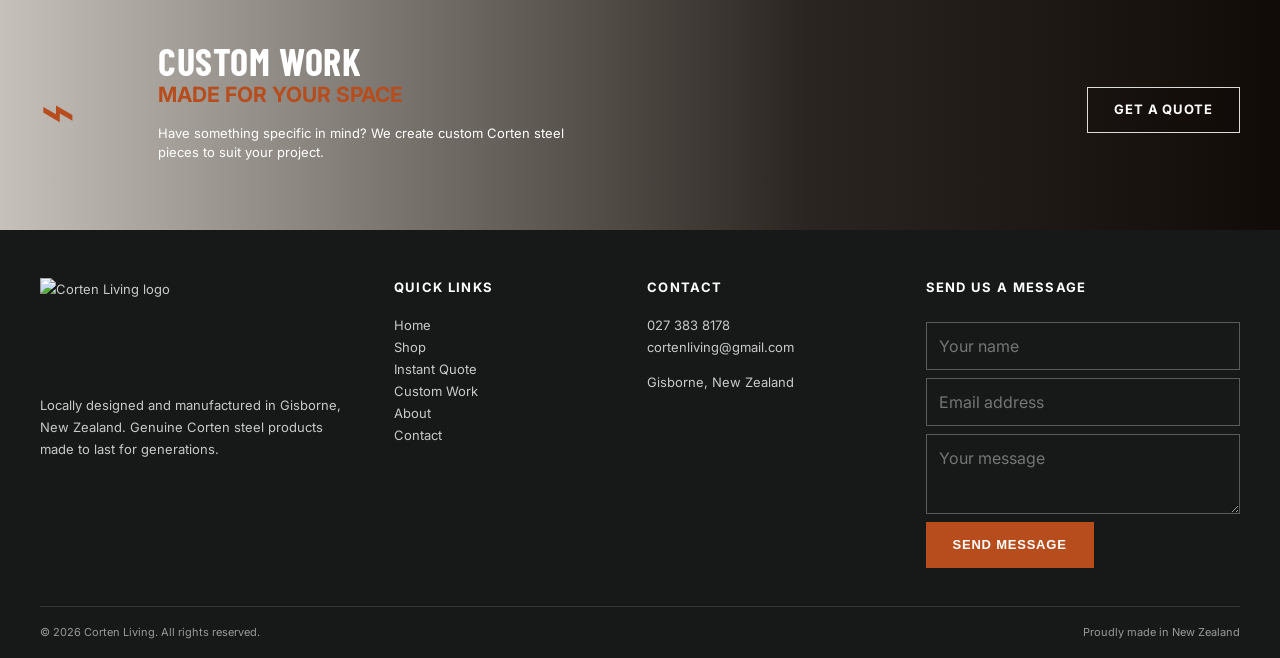
==== commit 1b0b316d: "Update website logo" ====
--- a/index.html
+++ b/index.html
@@ -14,7 +14,7 @@
 <body>
   <header class="site-header">
     <a class="wordmark" href="index.html" aria-label="Corten Living home">
-      <span>CORTEN</span><small>LIVING</small>
+      <img src="assets/images/corten-living-logo.png" alt="Corten Living logo" class="site-logo">
     </a>
     <button class="menu-toggle" aria-label="Open menu" aria-expanded="false">☰</button>
     <nav class="site-nav" aria-label="Main navigation"><a class="active" href="index.html">Home</a><a href="shop.html">Shop</a><a href="instant-quote.html">Instant Quote</a><a href="custom-work.html">Custom Work</a><a href="about.html">About</a><a href="contact.html">Contact</a></nav>
@@ -90,7 +90,7 @@
 
   <footer class="site-footer">
     <div class="container footer-grid">
-      <div><a class="wordmark footer-logo" href="index.html"><span>CORTEN</span><small>LIVING</small></a><p>Locally designed and manufactured in Gisborne, New Zealand. Genuine Corten steel products made to last for generations.</p></div>
+      <div><a class="wordmark footer-logo" href="index.html"><img src="assets/images/corten-living-logo.png" alt="Corten Living logo" class="site-logo"></a><p>Locally designed and manufactured in Gisborne, New Zealand. Genuine Corten steel products made to last for generations.</p></div>
       <div><h3>Quick Links</h3><a href="index.html">Home</a><a href="shop.html">Shop</a><a href="instant-quote.html">Instant Quote</a><a href="custom-work.html">Custom Work</a><a href="about.html">About</a><a href="contact.html">Contact</a></div>
       <div><h3>Contact</h3><a href="tel:+64273838178">027 383 8178</a><a href="mailto:cortenliving@gmail.com">cortenliving@gmail.com</a><p>Gisborne, New Zealand</p></div>
       <form class="footer-form contact-form"><h3>Send us a message</h3><input name="name" placeholder="Your name" required><input name="email" type="email" placeholder="Email address" required><textarea name="message" placeholder="Your message" required></textarea><button class="button button-primary" type="submit">Send Message</button></form>
--- a/styles.css
+++ b/styles.css
@@ -8,3 +8,12 @@
 .quote-banner{background:#242626;color:#fff;border-top:1px solid #363838;border-bottom:1px solid #363838}.quote-banner-inner{display:grid;grid-template-columns:auto 1fr auto;gap:20px;align-items:center;padding:20px 0}.quote-banner-icon{width:52px;height:52px;border:1px solid var(--rust);color:var(--rust);display:grid;place-items:center;font-size:25px}.quote-banner h2{font:600 25px "Barlow Condensed",sans-serif;text-transform:uppercase;margin:0}.quote-banner p{margin:2px 0 0;color:#bbb;font-size:12px}.quote-banner .button{white-space:nowrap}
 @media(max-width:900px){.quote-banner-inner{grid-template-columns:auto 1fr}.quote-banner .button{grid-column:1/-1;justify-self:start}}
 @media(max-width:620px){.quote-banner-inner{grid-template-columns:1fr}.quote-banner-icon{display:none}}
+
+/* logo override */
+.wordmark{display:inline-flex;flex-direction:row;align-items:center;width:max-content;line-height:1;letter-spacing:0}
+.site-logo{display:block;height:68px;width:auto;max-width:100%}
+.footer-logo .site-logo{height:96px}
+@media(max-width:760px){
+  .site-logo{height:52px}
+  .footer-logo .site-logo{height:76px}
+}
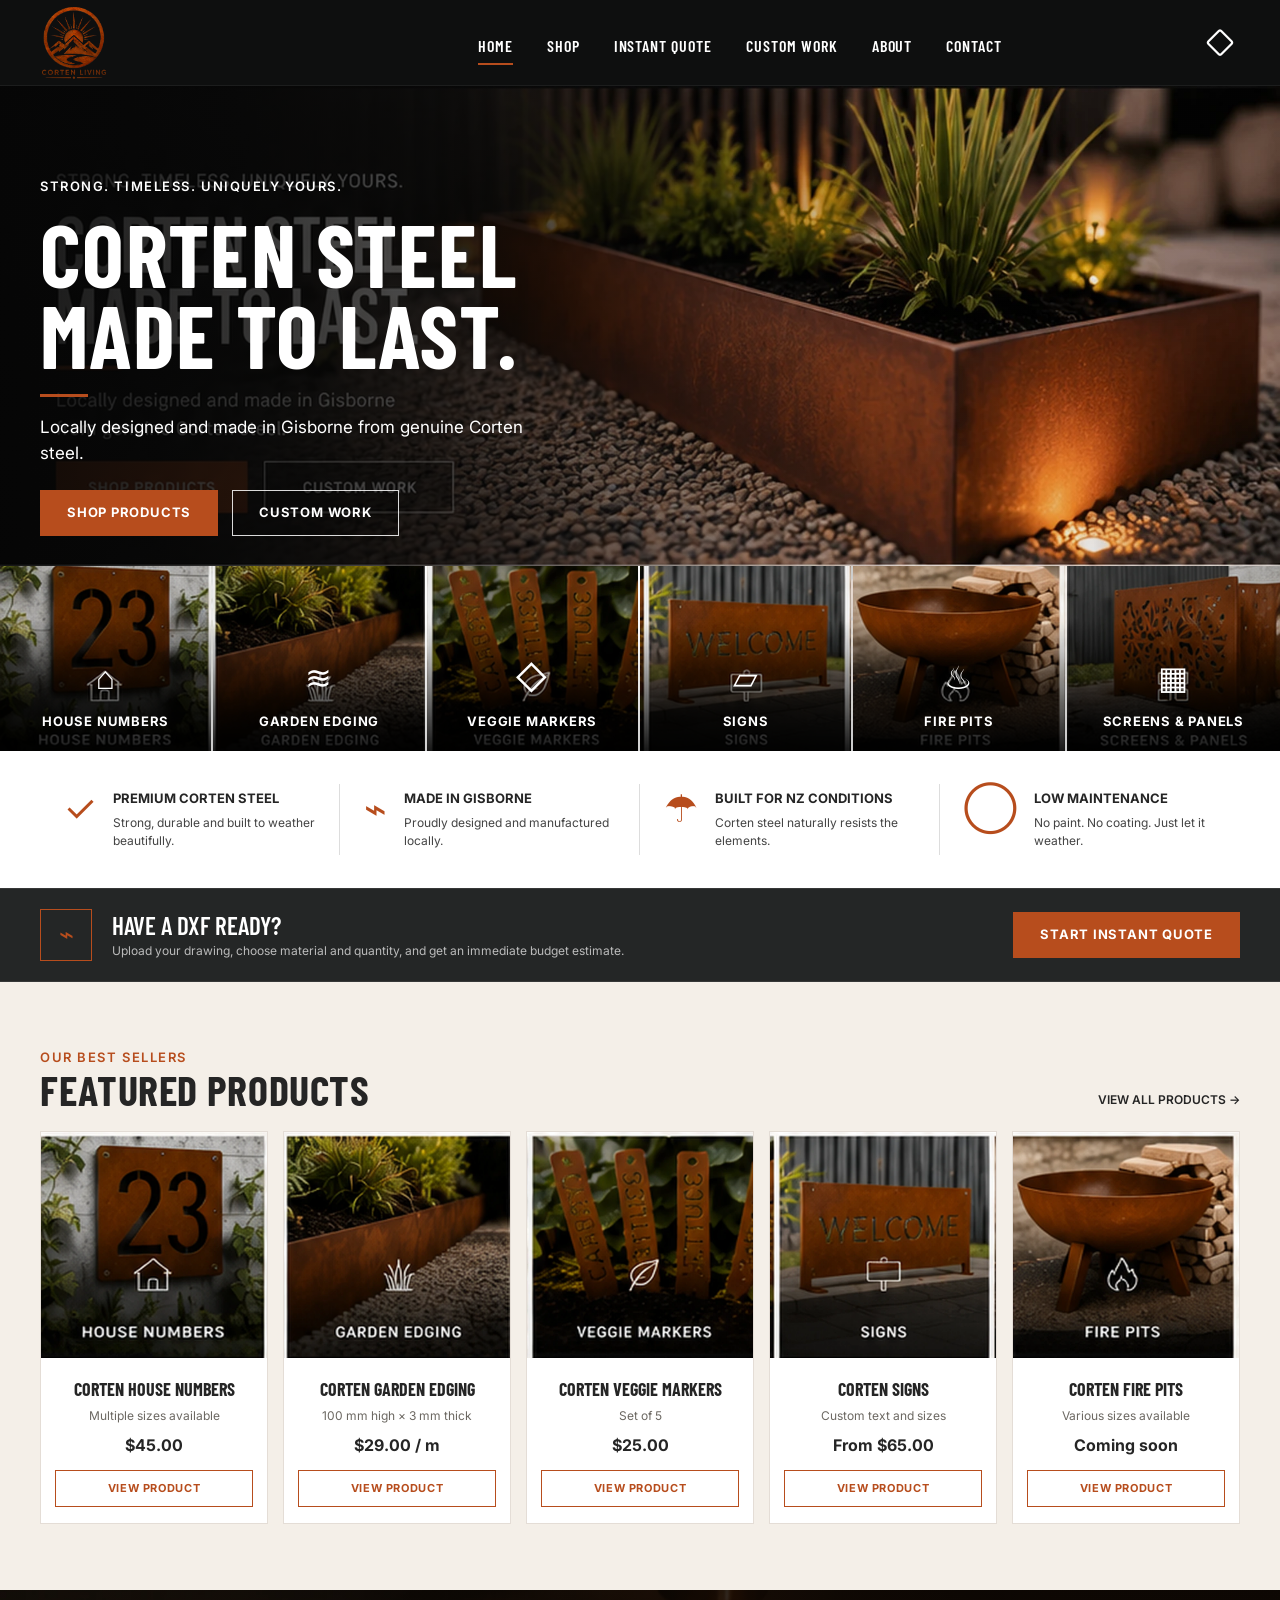
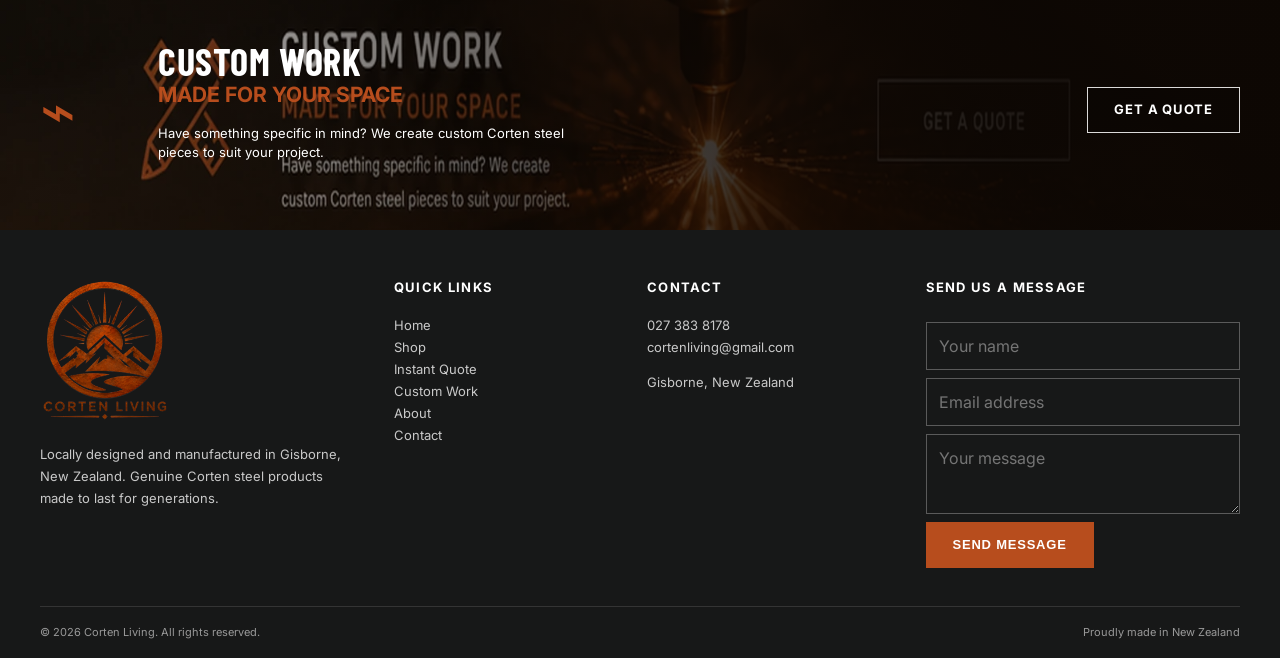
==== commit 9e8f69e8: "Fix logo and website images" ====
--- a/index.html
+++ b/index.html
@@ -14,7 +14,7 @@
 <body>
   <header class="site-header">
     <a class="wordmark" href="index.html" aria-label="Corten Living home">
-      <img src="assets/images/corten-living-logo.png" alt="Corten Living logo" class="site-logo">
+      <img src="corten-living-logo.png" alt="Corten Living logo" class="site-logo">
     </a>
     <button class="menu-toggle" aria-label="Open menu" aria-expanded="false">☰</button>
     <nav class="site-nav" aria-label="Main navigation"><a class="active" href="index.html">Home</a><a href="shop.html">Shop</a><a href="instant-quote.html">Instant Quote</a><a href="custom-work.html">Custom Work</a><a href="about.html">About</a><a href="contact.html">Contact</a></nav>
@@ -37,12 +37,12 @@
     </section>
 
     <section class="category-strip" aria-label="Product categories">
-      <a class="category-card" href="shop.html#house-numbers" style="--image:url('assets/images/house-numbers.webp')"><span class="category-icon">⌂</span><strong>House Numbers</strong></a>
-      <a class="category-card" href="shop.html#garden-edging" style="--image:url('assets/images/garden-edging.webp')"><span class="category-icon">≋</span><strong>Garden Edging</strong></a>
-      <a class="category-card" href="shop.html#veggie-markers" style="--image:url('assets/images/veggie-markers.webp')"><span class="category-icon">◇</span><strong>Veggie Markers</strong></a>
-      <a class="category-card" href="shop.html#signs" style="--image:url('assets/images/signs.webp')"><span class="category-icon">▱</span><strong>Signs</strong></a>
-      <a class="category-card" href="shop.html#fire-pits" style="--image:url('assets/images/fire-pits.webp')"><span class="category-icon">♨</span><strong>Fire Pits</strong></a>
-      <a class="category-card" href="shop.html#screens" style="--image:url('assets/images/screens-panels.webp')"><span class="category-icon">▦</span><strong>Screens &amp; Panels</strong></a>
+      <a class="category-card" href="shop.html#house-numbers" style="--image:url('house-numbers.webp')"><span class="category-icon">⌂</span><strong>House Numbers</strong></a>
+      <a class="category-card" href="shop.html#garden-edging" style="--image:url('garden-edging.webp')"><span class="category-icon">≋</span><strong>Garden Edging</strong></a>
+      <a class="category-card" href="shop.html#veggie-markers" style="--image:url('veggie-markers.webp')"><span class="category-icon">◇</span><strong>Veggie Markers</strong></a>
+      <a class="category-card" href="shop.html#signs" style="--image:url('signs.webp')"><span class="category-icon">▱</span><strong>Signs</strong></a>
+      <a class="category-card" href="shop.html#fire-pits" style="--image:url('fire-pits.webp')"><span class="category-icon">♨</span><strong>Fire Pits</strong></a>
+      <a class="category-card" href="shop.html#screens" style="--image:url('screens-panels.webp')"><span class="category-icon">▦</span><strong>Screens &amp; Panels</strong></a>
     </section>
 
     <section class="benefits">
@@ -69,11 +69,11 @@
           <a class="text-link" href="shop.html">View all products →</a>
         </div>
         <div class="product-grid">
-          <article class="product-card"><img src="assets/images/house-numbers.webp" alt="Corten house number plaque"><div class="product-info"><h3>Corten House Numbers</h3><p>Multiple sizes available</p><strong>$45.00</strong><a class="button button-small" href="shop.html#house-numbers">View Product</a></div></article>
-          <article class="product-card"><img src="assets/images/garden-edging.webp" alt="Corten garden edging"><div class="product-info"><h3>Corten Garden Edging</h3><p>100 mm high × 3 mm thick</p><strong>$29.00 / m</strong><a class="button button-small" href="shop.html#garden-edging">View Product</a></div></article>
-          <article class="product-card"><img src="assets/images/veggie-markers.webp" alt="Corten vegetable garden markers"><div class="product-info"><h3>Corten Veggie Markers</h3><p>Set of 5</p><strong>$25.00</strong><a class="button button-small" href="shop.html#veggie-markers">View Product</a></div></article>
-          <article class="product-card"><img src="assets/images/signs.webp" alt="Custom Corten welcome sign"><div class="product-info"><h3>Corten Signs</h3><p>Custom text and sizes</p><strong>From $65.00</strong><a class="button button-small" href="shop.html#signs">View Product</a></div></article>
-          <article class="product-card"><img src="assets/images/fire-pits.webp" alt="Corten steel fire pit"><div class="product-info"><h3>Corten Fire Pits</h3><p>Various sizes available</p><strong>Coming soon</strong><a class="button button-small" href="shop.html#fire-pits">View Product</a></div></article>
+          <article class="product-card"><img src="house-numbers.webp" alt="Corten house number plaque"><div class="product-info"><h3>Corten House Numbers</h3><p>Multiple sizes available</p><strong>$45.00</strong><a class="button button-small" href="shop.html#house-numbers">View Product</a></div></article>
+          <article class="product-card"><img src="garden-edging.webp" alt="Corten garden edging"><div class="product-info"><h3>Corten Garden Edging</h3><p>100 mm high × 3 mm thick</p><strong>$29.00 / m</strong><a class="button button-small" href="shop.html#garden-edging">View Product</a></div></article>
+          <article class="product-card"><img src="veggie-markers.webp" alt="Corten vegetable garden markers"><div class="product-info"><h3>Corten Veggie Markers</h3><p>Set of 5</p><strong>$25.00</strong><a class="button button-small" href="shop.html#veggie-markers">View Product</a></div></article>
+          <article class="product-card"><img src="signs.webp" alt="Custom Corten welcome sign"><div class="product-info"><h3>Corten Signs</h3><p>Custom text and sizes</p><strong>From $65.00</strong><a class="button button-small" href="shop.html#signs">View Product</a></div></article>
+          <article class="product-card"><img src="fire-pits.webp" alt="Corten steel fire pit"><div class="product-info"><h3>Corten Fire Pits</h3><p>Various sizes available</p><strong>Coming soon</strong><a class="button button-small" href="shop.html#fire-pits">View Product</a></div></article>
         </div>
       </div>
     </section>
@@ -90,7 +90,7 @@
 
   <footer class="site-footer">
     <div class="container footer-grid">
-      <div><a class="wordmark footer-logo" href="index.html"><img src="assets/images/corten-living-logo.png" alt="Corten Living logo" class="site-logo"></a><p>Locally designed and manufactured in Gisborne, New Zealand. Genuine Corten steel products made to last for generations.</p></div>
+      <div><a class="wordmark footer-logo" href="index.html"><img src="corten-living-logo.png" alt="Corten Living logo" class="site-logo"></a><p>Locally designed and manufactured in Gisborne, New Zealand. Genuine Corten steel products made to last for generations.</p></div>
       <div><h3>Quick Links</h3><a href="index.html">Home</a><a href="shop.html">Shop</a><a href="instant-quote.html">Instant Quote</a><a href="custom-work.html">Custom Work</a><a href="about.html">About</a><a href="contact.html">Contact</a></div>
       <div><h3>Contact</h3><a href="tel:+64273838178">027 383 8178</a><a href="mailto:cortenliving@gmail.com">cortenliving@gmail.com</a><p>Gisborne, New Zealand</p></div>
       <form class="footer-form contact-form"><h3>Send us a message</h3><input name="name" placeholder="Your name" required><input name="email" type="email" placeholder="Email address" required><textarea name="message" placeholder="Your message" required></textarea><button class="button button-primary" type="submit">Send Message</button></form>
--- a/styles.css
+++ b/styles.css
@@ -1,5 +1,5 @@
 :root{--black:#0c0d0d;--charcoal:#171818;--cream:#f4efe8;--rust:#b74d1d;--rust-dark:#8e3714;--text:#252525;--muted:#6c6862;--line:#d8d0c7;--white:#fff;--max:1200px}
-*{box-sizing:border-box}html{scroll-behavior:smooth}body{margin:0;font-family:Inter,Arial,sans-serif;color:var(--text);background:var(--cream);line-height:1.5}img{max-width:100%;display:block}a{color:inherit;text-decoration:none}.container{width:min(var(--max),calc(100% - 42px));margin:auto}.site-header{height:86px;display:grid;grid-template-columns:240px 1fr 40px;align-items:center;padding:0 max(24px,calc((100vw - var(--max))/2));background:rgba(10,11,11,.98);color:#fff;position:sticky;top:0;z-index:30;border-bottom:1px solid rgba(255,255,255,.06)}.wordmark{display:inline-flex;flex-direction:column;width:max-content;line-height:.9;letter-spacing:.28em}.wordmark span{font-size:27px;font-weight:700;color:#bf5a2c}.wordmark small{font-size:11px;letter-spacing:.55em;margin:8px 0 0 5px;color:#ddd}.site-nav{display:flex;justify-content:center;gap:34px;font-family:"Barlow Condensed",sans-serif;text-transform:uppercase;letter-spacing:.06em;font-weight:600}.site-nav a{padding:31px 0 25px;position:relative}.site-nav a:hover:after,.site-nav a.active:after{content:"";position:absolute;left:0;right:0;bottom:18px;height:2px;background:var(--rust)}.shop-icon{font-size:28px;transform:rotate(45deg);text-align:center}.menu-toggle{display:none;background:none;border:0;color:white;font-size:25px}.hero{min-height:480px;background:url('assets/images/hero.webp') center/cover no-repeat;position:relative;color:white}.hero-shade{position:absolute;inset:0;background:linear-gradient(90deg,rgba(5,5,5,.92) 0%,rgba(5,5,5,.7) 35%,rgba(5,5,5,.08) 72%)}.hero-content{position:relative;z-index:1;padding-top:78px}.eyebrow{text-transform:uppercase;letter-spacing:.12em;font-size:13px;font-weight:600}.hero h1,.section-heading h2,.custom-cta h2,.page-hero h1{font-family:"Barlow Condensed",sans-serif;text-transform:uppercase;line-height:.93;letter-spacing:.015em}.hero h1{font-size:clamp(56px,7vw,88px);margin:16px 0 18px}.accent-line{display:block;width:48px;height:3px;background:var(--rust);margin:0 0 18px}.hero-copy{max-width:490px;font-size:17px}.button-row{display:flex;gap:14px;margin-top:24px}.button{display:inline-flex;align-items:center;justify-content:center;min-height:46px;padding:0 26px;border:1px solid currentColor;text-transform:uppercase;letter-spacing:.06em;font-size:13px;font-weight:700;transition:.2s}.button:hover{transform:translateY(-2px)}.button-primary{background:var(--rust);border-color:var(--rust);color:#fff}.button-primary:hover{background:var(--rust-dark)}.button-outline{color:#fff;border-color:rgba(255,255,255,.85);background:rgba(0,0,0,.15)}.category-strip{display:grid;grid-template-columns:repeat(6,1fr);background:#111}.category-card{height:185px;position:relative;display:flex;flex-direction:column;align-items:center;justify-content:flex-end;padding:20px;color:#fff;text-transform:uppercase;letter-spacing:.06em;font-size:13px;text-align:center;border-right:2px solid rgba(255,255,255,.8);background-image:linear-gradient(0deg,rgba(0,0,0,.9),rgba(0,0,0,.03) 70%),var(--image);background-size:cover;background-position:center;overflow:hidden}.category-card:last-child{border-right:0}.category-card:before{content:"";position:absolute;inset:0;background:rgba(183,77,29,0);transition:.25s}.category-card:hover:before{background:rgba(183,77,29,.23)}.category-card>*{position:relative}.category-icon{font-size:32px;margin-bottom:10px}.benefits{background:#fff;padding:33px 0}.benefit-grid{display:grid;grid-template-columns:repeat(4,1fr)}.benefit-grid article{display:flex;gap:17px;padding:5px 24px;border-right:1px solid #ddd}.benefit-grid article:last-child{border:0}.benefit-grid article>span{font-size:38px;color:var(--rust);line-height:1}.benefit-grid h3{font-size:13px;text-transform:uppercase;margin:0 0 5px}.benefit-grid p{font-size:12px;margin:0;color:#444}.section-pad{padding:66px 0}.section-heading{display:flex;align-items:flex-end;justify-content:space-between;margin-bottom:22px}.section-heading h2{font-size:42px;margin:3px 0 0}.rust{color:var(--rust);margin:0}.text-link{text-transform:uppercase;font-size:12px;font-weight:600}.product-grid{display:grid;grid-template-columns:repeat(5,1fr);gap:15px}.product-card{background:#fff;border:1px solid #e4ddd6;display:flex;flex-direction:column}.product-card img{width:100%;aspect-ratio:1/1;object-fit:cover}.product-info{text-align:center;padding:18px 14px 16px;display:flex;flex-direction:column;align-items:center;flex:1}.product-info h3{font-family:"Barlow Condensed",sans-serif;text-transform:uppercase;font-size:18px;margin:0 0 4px}.product-info p{font-size:12px;color:var(--muted);margin:0 0 8px}.product-info strong{margin-top:auto;font-size:16px}.button-small{min-height:37px;margin-top:13px;width:100%;padding:0 10px;color:var(--rust);border-color:var(--rust);font-size:11px}.custom-cta{min-height:240px;background:url('assets/images/custom-work.webp') center/cover no-repeat;position:relative;color:#fff}.custom-cta-shade{position:absolute;inset:0;background:linear-gradient(90deg,rgba(13,7,3,.2),rgba(13,7,3,.87) 63%,rgba(13,7,3,.98))}.custom-cta-inner{position:relative;min-height:240px;display:grid;grid-template-columns:90px 1fr auto;align-items:center;gap:28px}.custom-symbol{font-size:60px;color:var(--rust)}.custom-cta h2{font-size:38px;margin:0}.custom-cta h3{color:var(--rust);text-transform:uppercase;margin:0;font-size:21px}.custom-cta p{font-size:13px;max-width:450px}.site-footer{background:#171818;color:#d7d7d7;padding:48px 0 18px}.footer-grid{display:grid;grid-template-columns:1.2fr .8fr .9fr 1.25fr;gap:52px}.footer-grid h3{text-transform:uppercase;font-size:13px;letter-spacing:.1em;color:#fff;margin:0 0 16px}.footer-grid p,.footer-grid a{display:block;font-size:13px;line-height:1.7;color:#c9c9c9}.footer-logo{margin-bottom:20px}.footer-form{display:grid;gap:8px}.footer-form input,.footer-form textarea,.page-form input,.page-form textarea,.page-form select{width:100%;background:transparent;border:1px solid #5a5a5a;color:#fff;padding:11px 12px;font:inherit}.footer-form textarea{height:80px;resize:vertical}.footer-form .button{justify-self:start}.footer-bottom{display:flex;justify-content:space-between;border-top:1px solid #343434;margin-top:38px;padding-top:17px;font-size:11px;color:#999}.page-hero{background:#171818;color:#fff;padding:75px 0}.page-hero h1{font-size:64px;margin:0}.page-hero p{max-width:650px;color:#d2d2d2}.content-section{padding:64px 0}.content-grid{display:grid;grid-template-columns:1fr 1fr;gap:50px;align-items:start}.shop-section{scroll-margin-top:100px;margin-bottom:60px}.shop-section h2{font-family:"Barlow Condensed";text-transform:uppercase;font-size:38px;margin-bottom:16px}.simple-card-grid{display:grid;grid-template-columns:repeat(3,1fr);gap:22px}.simple-card{background:white;border:1px solid #ddd}.simple-card img{width:100%;aspect-ratio:4/3;object-fit:cover}.simple-card div{padding:20px}.simple-card h3{margin:0 0 7px;font-family:"Barlow Condensed";font-size:24px;text-transform:uppercase}.page-form{background:#242525;padding:28px;color:#fff;display:grid;gap:12px}.page-form textarea{min-height:150px}.notice{font-size:13px;color:#777;margin-top:10px}.form-success{padding:12px;background:#e9f4ea;color:#285e2c;margin-top:10px;display:none}
+*{box-sizing:border-box}html{scroll-behavior:smooth}body{margin:0;font-family:Inter,Arial,sans-serif;color:var(--text);background:var(--cream);line-height:1.5}img{max-width:100%;display:block}a{color:inherit;text-decoration:none}.container{width:min(var(--max),calc(100% - 42px));margin:auto}.site-header{height:86px;display:grid;grid-template-columns:240px 1fr 40px;align-items:center;padding:0 max(24px,calc((100vw - var(--max))/2));background:rgba(10,11,11,.98);color:#fff;position:sticky;top:0;z-index:30;border-bottom:1px solid rgba(255,255,255,.06)}.wordmark{display:inline-flex;flex-direction:column;width:max-content;line-height:.9;letter-spacing:.28em}.wordmark span{font-size:27px;font-weight:700;color:#bf5a2c}.wordmark small{font-size:11px;letter-spacing:.55em;margin:8px 0 0 5px;color:#ddd}.site-nav{display:flex;justify-content:center;gap:34px;font-family:"Barlow Condensed",sans-serif;text-transform:uppercase;letter-spacing:.06em;font-weight:600}.site-nav a{padding:31px 0 25px;position:relative}.site-nav a:hover:after,.site-nav a.active:after{content:"";position:absolute;left:0;right:0;bottom:18px;height:2px;background:var(--rust)}.shop-icon{font-size:28px;transform:rotate(45deg);text-align:center}.menu-toggle{display:none;background:none;border:0;color:white;font-size:25px}.hero{min-height:480px;background:url('hero.webp') center/cover no-repeat;position:relative;color:white}.hero-shade{position:absolute;inset:0;background:linear-gradient(90deg,rgba(5,5,5,.92) 0%,rgba(5,5,5,.7) 35%,rgba(5,5,5,.08) 72%)}.hero-content{position:relative;z-index:1;padding-top:78px}.eyebrow{text-transform:uppercase;letter-spacing:.12em;font-size:13px;font-weight:600}.hero h1,.section-heading h2,.custom-cta h2,.page-hero h1{font-family:"Barlow Condensed",sans-serif;text-transform:uppercase;line-height:.93;letter-spacing:.015em}.hero h1{font-size:clamp(56px,7vw,88px);margin:16px 0 18px}.accent-line{display:block;width:48px;height:3px;background:var(--rust);margin:0 0 18px}.hero-copy{max-width:490px;font-size:17px}.button-row{display:flex;gap:14px;margin-top:24px}.button{display:inline-flex;align-items:center;justify-content:center;min-height:46px;padding:0 26px;border:1px solid currentColor;text-transform:uppercase;letter-spacing:.06em;font-size:13px;font-weight:700;transition:.2s}.button:hover{transform:translateY(-2px)}.button-primary{background:var(--rust);border-color:var(--rust);color:#fff}.button-primary:hover{background:var(--rust-dark)}.button-outline{color:#fff;border-color:rgba(255,255,255,.85);background:rgba(0,0,0,.15)}.category-strip{display:grid;grid-template-columns:repeat(6,1fr);background:#111}.category-card{height:185px;position:relative;display:flex;flex-direction:column;align-items:center;justify-content:flex-end;padding:20px;color:#fff;text-transform:uppercase;letter-spacing:.06em;font-size:13px;text-align:center;border-right:2px solid rgba(255,255,255,.8);background-image:linear-gradient(0deg,rgba(0,0,0,.9),rgba(0,0,0,.03) 70%),var(--image);background-size:cover;background-position:center;overflow:hidden}.category-card:last-child{border-right:0}.category-card:before{content:"";position:absolute;inset:0;background:rgba(183,77,29,0);transition:.25s}.category-card:hover:before{background:rgba(183,77,29,.23)}.category-card>*{position:relative}.category-icon{font-size:32px;margin-bottom:10px}.benefits{background:#fff;padding:33px 0}.benefit-grid{display:grid;grid-template-columns:repeat(4,1fr)}.benefit-grid article{display:flex;gap:17px;padding:5px 24px;border-right:1px solid #ddd}.benefit-grid article:last-child{border:0}.benefit-grid article>span{font-size:38px;color:var(--rust);line-height:1}.benefit-grid h3{font-size:13px;text-transform:uppercase;margin:0 0 5px}.benefit-grid p{font-size:12px;margin:0;color:#444}.section-pad{padding:66px 0}.section-heading{display:flex;align-items:flex-end;justify-content:space-between;margin-bottom:22px}.section-heading h2{font-size:42px;margin:3px 0 0}.rust{color:var(--rust);margin:0}.text-link{text-transform:uppercase;font-size:12px;font-weight:600}.product-grid{display:grid;grid-template-columns:repeat(5,1fr);gap:15px}.product-card{background:#fff;border:1px solid #e4ddd6;display:flex;flex-direction:column}.product-card img{width:100%;aspect-ratio:1/1;object-fit:cover}.product-info{text-align:center;padding:18px 14px 16px;display:flex;flex-direction:column;align-items:center;flex:1}.product-info h3{font-family:"Barlow Condensed",sans-serif;text-transform:uppercase;font-size:18px;margin:0 0 4px}.product-info p{font-size:12px;color:var(--muted);margin:0 0 8px}.product-info strong{margin-top:auto;font-size:16px}.button-small{min-height:37px;margin-top:13px;width:100%;padding:0 10px;color:var(--rust);border-color:var(--rust);font-size:11px}.custom-cta{min-height:240px;background:url('custom-work.webp') center/cover no-repeat;position:relative;color:#fff}.custom-cta-shade{position:absolute;inset:0;background:linear-gradient(90deg,rgba(13,7,3,.2),rgba(13,7,3,.87) 63%,rgba(13,7,3,.98))}.custom-cta-inner{position:relative;min-height:240px;display:grid;grid-template-columns:90px 1fr auto;align-items:center;gap:28px}.custom-symbol{font-size:60px;color:var(--rust)}.custom-cta h2{font-size:38px;margin:0}.custom-cta h3{color:var(--rust);text-transform:uppercase;margin:0;font-size:21px}.custom-cta p{font-size:13px;max-width:450px}.site-footer{background:#171818;color:#d7d7d7;padding:48px 0 18px}.footer-grid{display:grid;grid-template-columns:1.2fr .8fr .9fr 1.25fr;gap:52px}.footer-grid h3{text-transform:uppercase;font-size:13px;letter-spacing:.1em;color:#fff;margin:0 0 16px}.footer-grid p,.footer-grid a{display:block;font-size:13px;line-height:1.7;color:#c9c9c9}.footer-logo{margin-bottom:20px}.footer-form{display:grid;gap:8px}.footer-form input,.footer-form textarea,.page-form input,.page-form textarea,.page-form select{width:100%;background:transparent;border:1px solid #5a5a5a;color:#fff;padding:11px 12px;font:inherit}.footer-form textarea{height:80px;resize:vertical}.footer-form .button{justify-self:start}.footer-bottom{display:flex;justify-content:space-between;border-top:1px solid #343434;margin-top:38px;padding-top:17px;font-size:11px;color:#999}.page-hero{background:#171818;color:#fff;padding:75px 0}.page-hero h1{font-size:64px;margin:0}.page-hero p{max-width:650px;color:#d2d2d2}.content-section{padding:64px 0}.content-grid{display:grid;grid-template-columns:1fr 1fr;gap:50px;align-items:start}.shop-section{scroll-margin-top:100px;margin-bottom:60px}.shop-section h2{font-family:"Barlow Condensed";text-transform:uppercase;font-size:38px;margin-bottom:16px}.simple-card-grid{display:grid;grid-template-columns:repeat(3,1fr);gap:22px}.simple-card{background:white;border:1px solid #ddd}.simple-card img{width:100%;aspect-ratio:4/3;object-fit:cover}.simple-card div{padding:20px}.simple-card h3{margin:0 0 7px;font-family:"Barlow Condensed";font-size:24px;text-transform:uppercase}.page-form{background:#242525;padding:28px;color:#fff;display:grid;gap:12px}.page-form textarea{min-height:150px}.notice{font-size:13px;color:#777;margin-top:10px}.form-success{padding:12px;background:#e9f4ea;color:#285e2c;margin-top:10px;display:none}
 @media(max-width:1050px){.site-nav{gap:28px}.product-grid{grid-template-columns:repeat(3,1fr)}.category-strip{grid-template-columns:repeat(3,1fr)}.category-card{border-bottom:2px solid rgba(255,255,255,.8)}.benefit-grid{grid-template-columns:repeat(2,1fr);gap:20px}.footer-grid{grid-template-columns:repeat(2,1fr)}.simple-card-grid{grid-template-columns:repeat(2,1fr)}}
 @media(max-width:760px){.site-header{height:72px;grid-template-columns:1fr auto auto;padding:0 20px}.wordmark span{font-size:23px}.site-nav{display:none;position:absolute;left:0;right:0;top:72px;background:#111;flex-direction:column;gap:0;padding:15px 25px 25px}.site-nav.open{display:flex}.site-nav a{padding:13px 0}.site-nav a:hover:after,.site-nav a.active:after{bottom:6px}.menu-toggle{display:block}.shop-icon{margin-left:15px}.hero{min-height:520px;background-position:62% center}.hero-shade{background:linear-gradient(90deg,rgba(5,5,5,.92),rgba(5,5,5,.55))}.hero-content{padding-top:65px}.category-strip{grid-template-columns:repeat(2,1fr)}.category-card{height:170px}.benefit-grid{grid-template-columns:1fr}.benefit-grid article{border-right:0;border-bottom:1px solid #ddd;padding:15px 0}.product-grid{grid-template-columns:repeat(2,1fr)}.custom-cta-inner{grid-template-columns:1fr;padding:45px 0;gap:10px}.custom-symbol{display:none}.custom-cta .button{justify-self:start}.footer-grid,.content-grid{grid-template-columns:1fr}.footer-bottom{gap:20px;flex-direction:column}.simple-card-grid{grid-template-columns:1fr}.page-hero h1{font-size:48px}}
 @media(max-width:480px){.container{width:min(100% - 28px,var(--max))}.hero h1{font-size:50px}.button-row{flex-direction:column;align-items:flex-start}.button-row .button{width:100%}.category-card{height:145px;font-size:11px}.product-grid{grid-template-columns:1fr}.section-heading{align-items:flex-start;gap:18px;flex-direction:column}.section-heading h2{font-size:36px}}
@@ -9,11 +9,12 @@
 @media(max-width:900px){.quote-banner-inner{grid-template-columns:auto 1fr}.quote-banner .button{grid-column:1/-1;justify-self:start}}
 @media(max-width:620px){.quote-banner-inner{grid-template-columns:1fr}.quote-banner-icon{display:none}}
 
-/* logo override */
+
+/* Corten Living transparent logo */
 .wordmark{display:inline-flex;flex-direction:row;align-items:center;width:max-content;line-height:1;letter-spacing:0}
-.site-logo{display:block;height:68px;width:auto;max-width:100%}
-.footer-logo .site-logo{height:96px}
+.site-logo{display:block;height:76px;width:auto;max-width:100%}
+.footer-logo .site-logo{height:145px}
 @media(max-width:760px){
-  .site-logo{height:52px}
-  .footer-logo .site-logo{height:76px}
+  .site-logo{height:58px}
+  .footer-logo .site-logo{height:120px}
 }
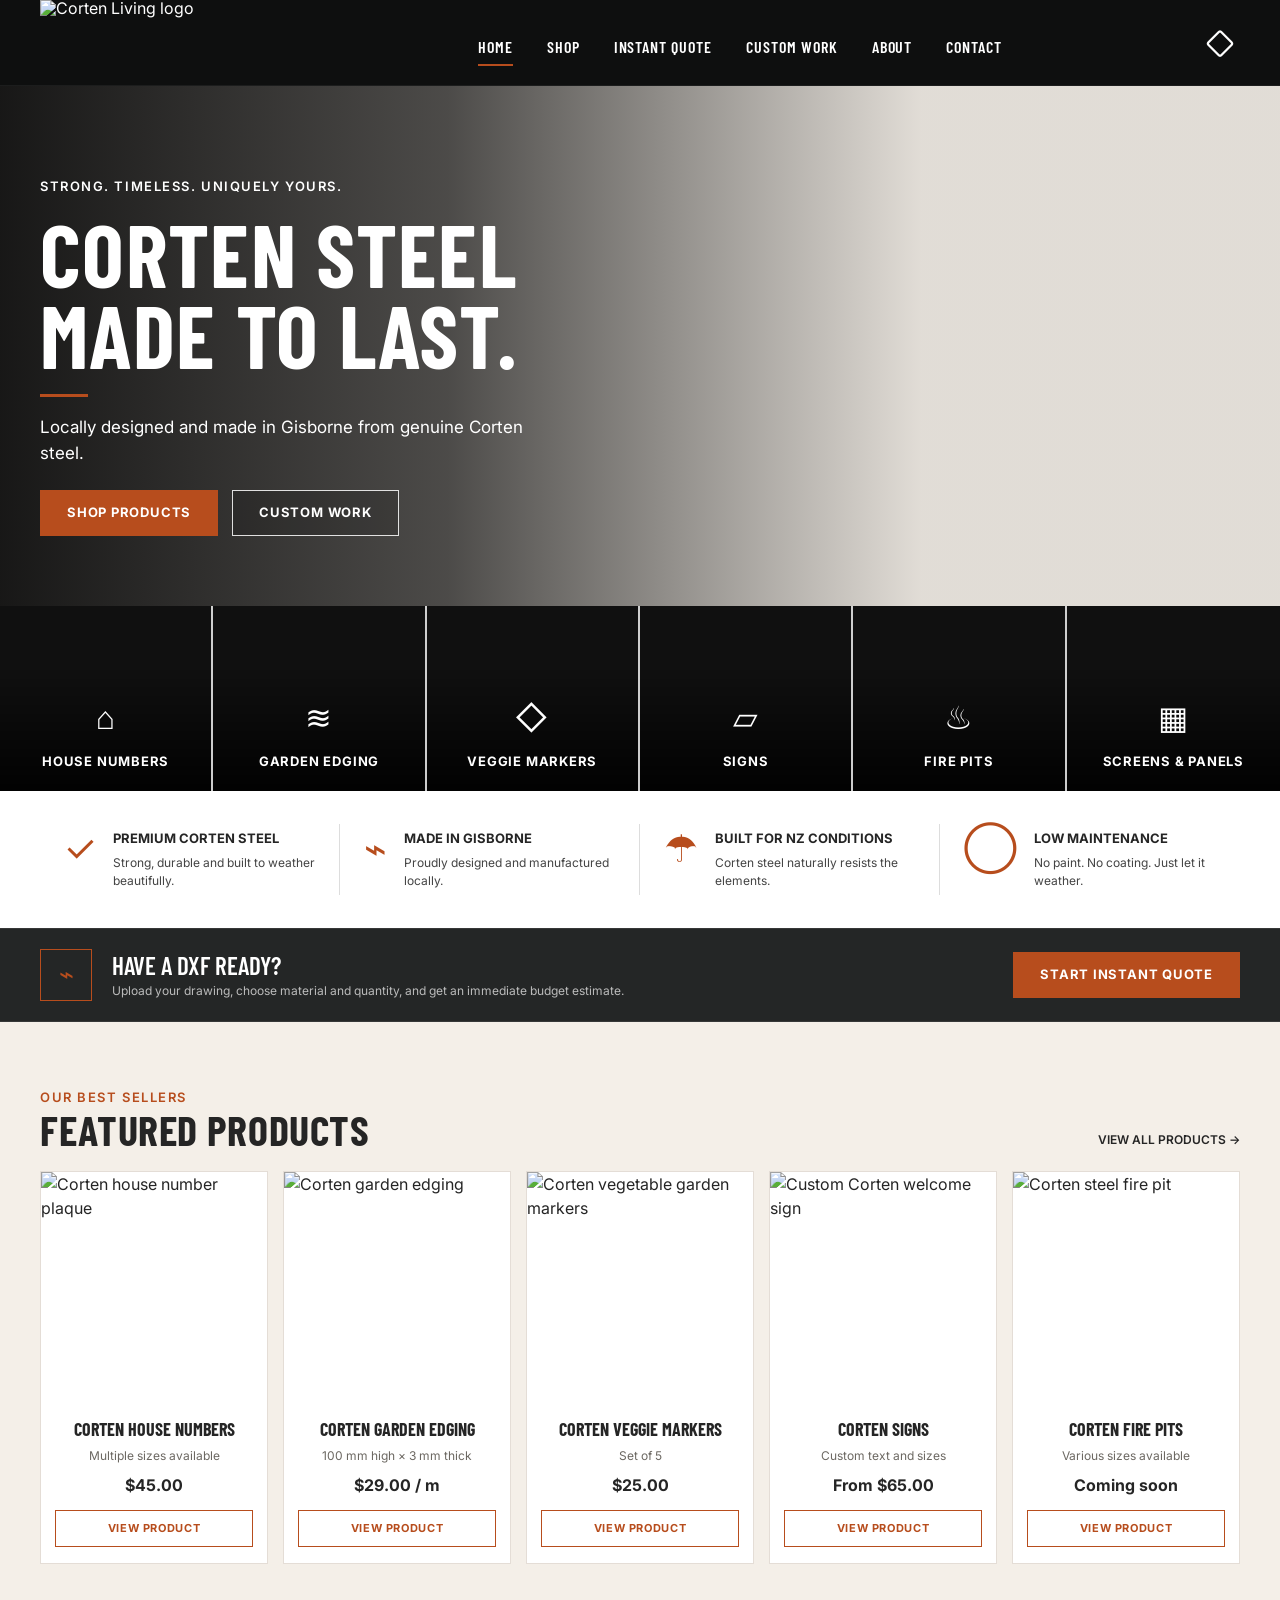
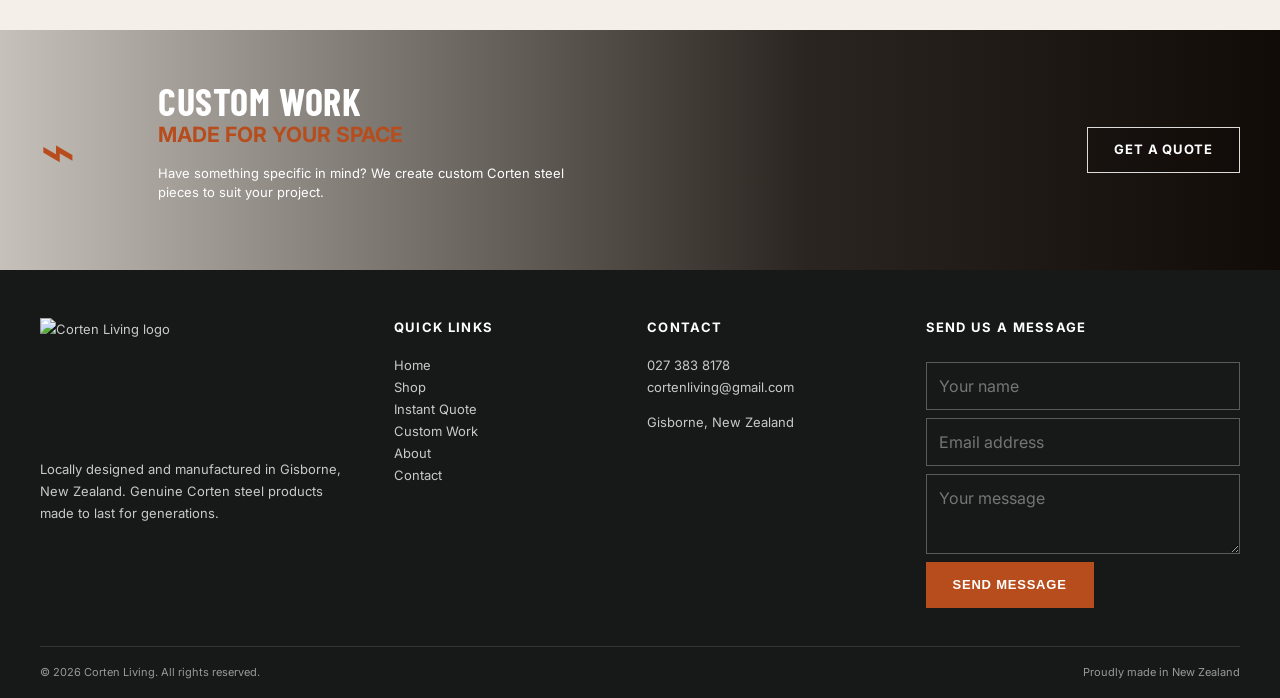
==== commit d637fed8: "Refresh homepage hero and logo sizing" ====
--- a/index.html
+++ b/index.html
@@ -14,7 +14,7 @@
 <body>
   <header class="site-header">
     <a class="wordmark" href="index.html" aria-label="Corten Living home">
-      <img src="corten-living-logo.png" alt="Corten Living logo" class="site-logo">
+      <img src="assets/images/corten-living-logo.png" alt="Corten Living logo" class="site-logo">
     </a>
     <button class="menu-toggle" aria-label="Open menu" aria-expanded="false">☰</button>
     <nav class="site-nav" aria-label="Main navigation"><a class="active" href="index.html">Home</a><a href="shop.html">Shop</a><a href="instant-quote.html">Instant Quote</a><a href="custom-work.html">Custom Work</a><a href="about.html">About</a><a href="contact.html">Contact</a></nav>
@@ -37,12 +37,12 @@
     </section>
 
     <section class="category-strip" aria-label="Product categories">
-      <a class="category-card" href="shop.html#house-numbers" style="--image:url('house-numbers.webp')"><span class="category-icon">⌂</span><strong>House Numbers</strong></a>
-      <a class="category-card" href="shop.html#garden-edging" style="--image:url('garden-edging.webp')"><span class="category-icon">≋</span><strong>Garden Edging</strong></a>
-      <a class="category-card" href="shop.html#veggie-markers" style="--image:url('veggie-markers.webp')"><span class="category-icon">◇</span><strong>Veggie Markers</strong></a>
-      <a class="category-card" href="shop.html#signs" style="--image:url('signs.webp')"><span class="category-icon">▱</span><strong>Signs</strong></a>
-      <a class="category-card" href="shop.html#fire-pits" style="--image:url('fire-pits.webp')"><span class="category-icon">♨</span><strong>Fire Pits</strong></a>
-      <a class="category-card" href="shop.html#screens" style="--image:url('screens-panels.webp')"><span class="category-icon">▦</span><strong>Screens &amp; Panels</strong></a>
+      <a class="category-card" href="shop.html#house-numbers" style="--image:url('assets/images/house-numbers.webp')"><span class="category-icon">⌂</span><strong>House Numbers</strong></a>
+      <a class="category-card" href="shop.html#garden-edging" style="--image:url('assets/images/garden-edging.webp')"><span class="category-icon">≋</span><strong>Garden Edging</strong></a>
+      <a class="category-card" href="shop.html#veggie-markers" style="--image:url('assets/images/veggie-markers.webp')"><span class="category-icon">◇</span><strong>Veggie Markers</strong></a>
+      <a class="category-card" href="shop.html#signs" style="--image:url('assets/images/signs.webp')"><span class="category-icon">▱</span><strong>Signs</strong></a>
+      <a class="category-card" href="shop.html#fire-pits" style="--image:url('assets/images/fire-pits.webp')"><span class="category-icon">♨</span><strong>Fire Pits</strong></a>
+      <a class="category-card" href="shop.html#screens" style="--image:url('assets/images/screens-panels.webp')"><span class="category-icon">▦</span><strong>Screens &amp; Panels</strong></a>
     </section>
 
     <section class="benefits">
@@ -69,11 +69,11 @@
           <a class="text-link" href="shop.html">View all products →</a>
         </div>
         <div class="product-grid">
-          <article class="product-card"><img src="house-numbers.webp" alt="Corten house number plaque"><div class="product-info"><h3>Corten House Numbers</h3><p>Multiple sizes available</p><strong>$45.00</strong><a class="button button-small" href="shop.html#house-numbers">View Product</a></div></article>
-          <article class="product-card"><img src="garden-edging.webp" alt="Corten garden edging"><div class="product-info"><h3>Corten Garden Edging</h3><p>100 mm high × 3 mm thick</p><strong>$29.00 / m</strong><a class="button button-small" href="shop.html#garden-edging">View Product</a></div></article>
-          <article class="product-card"><img src="veggie-markers.webp" alt="Corten vegetable garden markers"><div class="product-info"><h3>Corten Veggie Markers</h3><p>Set of 5</p><strong>$25.00</strong><a class="button button-small" href="shop.html#veggie-markers">View Product</a></div></article>
-          <article class="product-card"><img src="signs.webp" alt="Custom Corten welcome sign"><div class="product-info"><h3>Corten Signs</h3><p>Custom text and sizes</p><strong>From $65.00</strong><a class="button button-small" href="shop.html#signs">View Product</a></div></article>
-          <article class="product-card"><img src="fire-pits.webp" alt="Corten steel fire pit"><div class="product-info"><h3>Corten Fire Pits</h3><p>Various sizes available</p><strong>Coming soon</strong><a class="button button-small" href="shop.html#fire-pits">View Product</a></div></article>
+          <article class="product-card"><img src="assets/images/house-numbers.webp" alt="Corten house number plaque"><div class="product-info"><h3>Corten House Numbers</h3><p>Multiple sizes available</p><strong>$45.00</strong><a class="button button-small" href="shop.html#house-numbers">View Product</a></div></article>
+          <article class="product-card"><img src="assets/images/garden-edging.webp" alt="Corten garden edging"><div class="product-info"><h3>Corten Garden Edging</h3><p>100 mm high × 3 mm thick</p><strong>$29.00 / m</strong><a class="button button-small" href="shop.html#garden-edging">View Product</a></div></article>
+          <article class="product-card"><img src="assets/images/veggie-markers.webp" alt="Corten vegetable garden markers"><div class="product-info"><h3>Corten Veggie Markers</h3><p>Set of 5</p><strong>$25.00</strong><a class="button button-small" href="shop.html#veggie-markers">View Product</a></div></article>
+          <article class="product-card"><img src="assets/images/signs.webp" alt="Custom Corten welcome sign"><div class="product-info"><h3>Corten Signs</h3><p>Custom text and sizes</p><strong>From $65.00</strong><a class="button button-small" href="shop.html#signs">View Product</a></div></article>
+          <article class="product-card"><img src="assets/images/fire-pits.webp" alt="Corten steel fire pit"><div class="product-info"><h3>Corten Fire Pits</h3><p>Various sizes available</p><strong>Coming soon</strong><a class="button button-small" href="shop.html#fire-pits">View Product</a></div></article>
         </div>
       </div>
     </section>
@@ -90,7 +90,7 @@
 
   <footer class="site-footer">
     <div class="container footer-grid">
-      <div><a class="wordmark footer-logo" href="index.html"><img src="corten-living-logo.png" alt="Corten Living logo" class="site-logo"></a><p>Locally designed and manufactured in Gisborne, New Zealand. Genuine Corten steel products made to last for generations.</p></div>
+      <div><a class="wordmark footer-logo" href="index.html"><img src="assets/images/corten-living-logo.png" alt="Corten Living logo" class="site-logo"></a><p>Locally designed and manufactured in Gisborne, New Zealand. Genuine Corten steel products made to last for generations.</p></div>
       <div><h3>Quick Links</h3><a href="index.html">Home</a><a href="shop.html">Shop</a><a href="instant-quote.html">Instant Quote</a><a href="custom-work.html">Custom Work</a><a href="about.html">About</a><a href="contact.html">Contact</a></div>
       <div><h3>Contact</h3><a href="tel:+64273838178">027 383 8178</a><a href="mailto:cortenliving@gmail.com">cortenliving@gmail.com</a><p>Gisborne, New Zealand</p></div>
       <form class="footer-form contact-form"><h3>Send us a message</h3><input name="name" placeholder="Your name" required><input name="email" type="email" placeholder="Email address" required><textarea name="message" placeholder="Your message" required></textarea><button class="button button-primary" type="submit">Send Message</button></form>
--- a/styles.css
+++ b/styles.css
@@ -1,5 +1,5 @@
 :root{--black:#0c0d0d;--charcoal:#171818;--cream:#f4efe8;--rust:#b74d1d;--rust-dark:#8e3714;--text:#252525;--muted:#6c6862;--line:#d8d0c7;--white:#fff;--max:1200px}
-*{box-sizing:border-box}html{scroll-behavior:smooth}body{margin:0;font-family:Inter,Arial,sans-serif;color:var(--text);background:var(--cream);line-height:1.5}img{max-width:100%;display:block}a{color:inherit;text-decoration:none}.container{width:min(var(--max),calc(100% - 42px));margin:auto}.site-header{height:86px;display:grid;grid-template-columns:240px 1fr 40px;align-items:center;padding:0 max(24px,calc((100vw - var(--max))/2));background:rgba(10,11,11,.98);color:#fff;position:sticky;top:0;z-index:30;border-bottom:1px solid rgba(255,255,255,.06)}.wordmark{display:inline-flex;flex-direction:column;width:max-content;line-height:.9;letter-spacing:.28em}.wordmark span{font-size:27px;font-weight:700;color:#bf5a2c}.wordmark small{font-size:11px;letter-spacing:.55em;margin:8px 0 0 5px;color:#ddd}.site-nav{display:flex;justify-content:center;gap:34px;font-family:"Barlow Condensed",sans-serif;text-transform:uppercase;letter-spacing:.06em;font-weight:600}.site-nav a{padding:31px 0 25px;position:relative}.site-nav a:hover:after,.site-nav a.active:after{content:"";position:absolute;left:0;right:0;bottom:18px;height:2px;background:var(--rust)}.shop-icon{font-size:28px;transform:rotate(45deg);text-align:center}.menu-toggle{display:none;background:none;border:0;color:white;font-size:25px}.hero{min-height:480px;background:url('hero.webp') center/cover no-repeat;position:relative;color:white}.hero-shade{position:absolute;inset:0;background:linear-gradient(90deg,rgba(5,5,5,.92) 0%,rgba(5,5,5,.7) 35%,rgba(5,5,5,.08) 72%)}.hero-content{position:relative;z-index:1;padding-top:78px}.eyebrow{text-transform:uppercase;letter-spacing:.12em;font-size:13px;font-weight:600}.hero h1,.section-heading h2,.custom-cta h2,.page-hero h1{font-family:"Barlow Condensed",sans-serif;text-transform:uppercase;line-height:.93;letter-spacing:.015em}.hero h1{font-size:clamp(56px,7vw,88px);margin:16px 0 18px}.accent-line{display:block;width:48px;height:3px;background:var(--rust);margin:0 0 18px}.hero-copy{max-width:490px;font-size:17px}.button-row{display:flex;gap:14px;margin-top:24px}.button{display:inline-flex;align-items:center;justify-content:center;min-height:46px;padding:0 26px;border:1px solid currentColor;text-transform:uppercase;letter-spacing:.06em;font-size:13px;font-weight:700;transition:.2s}.button:hover{transform:translateY(-2px)}.button-primary{background:var(--rust);border-color:var(--rust);color:#fff}.button-primary:hover{background:var(--rust-dark)}.button-outline{color:#fff;border-color:rgba(255,255,255,.85);background:rgba(0,0,0,.15)}.category-strip{display:grid;grid-template-columns:repeat(6,1fr);background:#111}.category-card{height:185px;position:relative;display:flex;flex-direction:column;align-items:center;justify-content:flex-end;padding:20px;color:#fff;text-transform:uppercase;letter-spacing:.06em;font-size:13px;text-align:center;border-right:2px solid rgba(255,255,255,.8);background-image:linear-gradient(0deg,rgba(0,0,0,.9),rgba(0,0,0,.03) 70%),var(--image);background-size:cover;background-position:center;overflow:hidden}.category-card:last-child{border-right:0}.category-card:before{content:"";position:absolute;inset:0;background:rgba(183,77,29,0);transition:.25s}.category-card:hover:before{background:rgba(183,77,29,.23)}.category-card>*{position:relative}.category-icon{font-size:32px;margin-bottom:10px}.benefits{background:#fff;padding:33px 0}.benefit-grid{display:grid;grid-template-columns:repeat(4,1fr)}.benefit-grid article{display:flex;gap:17px;padding:5px 24px;border-right:1px solid #ddd}.benefit-grid article:last-child{border:0}.benefit-grid article>span{font-size:38px;color:var(--rust);line-height:1}.benefit-grid h3{font-size:13px;text-transform:uppercase;margin:0 0 5px}.benefit-grid p{font-size:12px;margin:0;color:#444}.section-pad{padding:66px 0}.section-heading{display:flex;align-items:flex-end;justify-content:space-between;margin-bottom:22px}.section-heading h2{font-size:42px;margin:3px 0 0}.rust{color:var(--rust);margin:0}.text-link{text-transform:uppercase;font-size:12px;font-weight:600}.product-grid{display:grid;grid-template-columns:repeat(5,1fr);gap:15px}.product-card{background:#fff;border:1px solid #e4ddd6;display:flex;flex-direction:column}.product-card img{width:100%;aspect-ratio:1/1;object-fit:cover}.product-info{text-align:center;padding:18px 14px 16px;display:flex;flex-direction:column;align-items:center;flex:1}.product-info h3{font-family:"Barlow Condensed",sans-serif;text-transform:uppercase;font-size:18px;margin:0 0 4px}.product-info p{font-size:12px;color:var(--muted);margin:0 0 8px}.product-info strong{margin-top:auto;font-size:16px}.button-small{min-height:37px;margin-top:13px;width:100%;padding:0 10px;color:var(--rust);border-color:var(--rust);font-size:11px}.custom-cta{min-height:240px;background:url('custom-work.webp') center/cover no-repeat;position:relative;color:#fff}.custom-cta-shade{position:absolute;inset:0;background:linear-gradient(90deg,rgba(13,7,3,.2),rgba(13,7,3,.87) 63%,rgba(13,7,3,.98))}.custom-cta-inner{position:relative;min-height:240px;display:grid;grid-template-columns:90px 1fr auto;align-items:center;gap:28px}.custom-symbol{font-size:60px;color:var(--rust)}.custom-cta h2{font-size:38px;margin:0}.custom-cta h3{color:var(--rust);text-transform:uppercase;margin:0;font-size:21px}.custom-cta p{font-size:13px;max-width:450px}.site-footer{background:#171818;color:#d7d7d7;padding:48px 0 18px}.footer-grid{display:grid;grid-template-columns:1.2fr .8fr .9fr 1.25fr;gap:52px}.footer-grid h3{text-transform:uppercase;font-size:13px;letter-spacing:.1em;color:#fff;margin:0 0 16px}.footer-grid p,.footer-grid a{display:block;font-size:13px;line-height:1.7;color:#c9c9c9}.footer-logo{margin-bottom:20px}.footer-form{display:grid;gap:8px}.footer-form input,.footer-form textarea,.page-form input,.page-form textarea,.page-form select{width:100%;background:transparent;border:1px solid #5a5a5a;color:#fff;padding:11px 12px;font:inherit}.footer-form textarea{height:80px;resize:vertical}.footer-form .button{justify-self:start}.footer-bottom{display:flex;justify-content:space-between;border-top:1px solid #343434;margin-top:38px;padding-top:17px;font-size:11px;color:#999}.page-hero{background:#171818;color:#fff;padding:75px 0}.page-hero h1{font-size:64px;margin:0}.page-hero p{max-width:650px;color:#d2d2d2}.content-section{padding:64px 0}.content-grid{display:grid;grid-template-columns:1fr 1fr;gap:50px;align-items:start}.shop-section{scroll-margin-top:100px;margin-bottom:60px}.shop-section h2{font-family:"Barlow Condensed";text-transform:uppercase;font-size:38px;margin-bottom:16px}.simple-card-grid{display:grid;grid-template-columns:repeat(3,1fr);gap:22px}.simple-card{background:white;border:1px solid #ddd}.simple-card img{width:100%;aspect-ratio:4/3;object-fit:cover}.simple-card div{padding:20px}.simple-card h3{margin:0 0 7px;font-family:"Barlow Condensed";font-size:24px;text-transform:uppercase}.page-form{background:#242525;padding:28px;color:#fff;display:grid;gap:12px}.page-form textarea{min-height:150px}.notice{font-size:13px;color:#777;margin-top:10px}.form-success{padding:12px;background:#e9f4ea;color:#285e2c;margin-top:10px;display:none}
+*{box-sizing:border-box}html{scroll-behavior:smooth}body{margin:0;font-family:Inter,Arial,sans-serif;color:var(--text);background:var(--cream);line-height:1.5}img{max-width:100%;display:block}a{color:inherit;text-decoration:none}.container{width:min(var(--max),calc(100% - 42px));margin:auto}.site-header{height:86px;display:grid;grid-template-columns:240px 1fr 40px;align-items:center;padding:0 max(24px,calc((100vw - var(--max))/2));background:rgba(10,11,11,.98);color:#fff;position:sticky;top:0;z-index:30;border-bottom:1px solid rgba(255,255,255,.06)}.wordmark{display:inline-flex;flex-direction:column;width:max-content;line-height:.9;letter-spacing:.28em}.wordmark span{font-size:27px;font-weight:700;color:#bf5a2c}.wordmark small{font-size:11px;letter-spacing:.55em;margin:8px 0 0 5px;color:#ddd}.site-nav{display:flex;justify-content:center;gap:34px;font-family:"Barlow Condensed",sans-serif;text-transform:uppercase;letter-spacing:.06em;font-weight:600}.site-nav a{padding:31px 0 25px;position:relative}.site-nav a:hover:after,.site-nav a.active:after{content:"";position:absolute;left:0;right:0;bottom:18px;height:2px;background:var(--rust)}.shop-icon{font-size:28px;transform:rotate(45deg);text-align:center}.menu-toggle{display:none;background:none;border:0;color:white;font-size:25px}.hero{min-height:480px;background:url('assets/images/hero-clean.webp') center/cover no-repeat;position:relative;color:white}.hero-shade{position:absolute;inset:0;background:linear-gradient(90deg,rgba(5,5,5,.92) 0%,rgba(5,5,5,.7) 35%,rgba(5,5,5,.08) 72%)}.hero-content{position:relative;z-index:1;padding-top:78px}.eyebrow{text-transform:uppercase;letter-spacing:.12em;font-size:13px;font-weight:600}.hero h1,.section-heading h2,.custom-cta h2,.page-hero h1{font-family:"Barlow Condensed",sans-serif;text-transform:uppercase;line-height:.93;letter-spacing:.015em}.hero h1{font-size:clamp(56px,7vw,88px);margin:16px 0 18px}.accent-line{display:block;width:48px;height:3px;background:var(--rust);margin:0 0 18px}.hero-copy{max-width:490px;font-size:17px}.button-row{display:flex;gap:14px;margin-top:24px}.button{display:inline-flex;align-items:center;justify-content:center;min-height:46px;padding:0 26px;border:1px solid currentColor;text-transform:uppercase;letter-spacing:.06em;font-size:13px;font-weight:700;transition:.2s}.button:hover{transform:translateY(-2px)}.button-primary{background:var(--rust);border-color:var(--rust);color:#fff}.button-primary:hover{background:var(--rust-dark)}.button-outline{color:#fff;border-color:rgba(255,255,255,.85);background:rgba(0,0,0,.15)}.category-strip{display:grid;grid-template-columns:repeat(6,1fr);background:#111}.category-card{height:185px;position:relative;display:flex;flex-direction:column;align-items:center;justify-content:flex-end;padding:20px;color:#fff;text-transform:uppercase;letter-spacing:.06em;font-size:13px;text-align:center;border-right:2px solid rgba(255,255,255,.8);background-image:linear-gradient(0deg,rgba(0,0,0,.9),rgba(0,0,0,.03) 70%),var(--image);background-size:cover;background-position:center;overflow:hidden}.category-card:last-child{border-right:0}.category-card:before{content:"";position:absolute;inset:0;background:rgba(183,77,29,0);transition:.25s}.category-card:hover:before{background:rgba(183,77,29,.23)}.category-card>*{position:relative}.category-icon{font-size:32px;margin-bottom:10px}.benefits{background:#fff;padding:33px 0}.benefit-grid{display:grid;grid-template-columns:repeat(4,1fr)}.benefit-grid article{display:flex;gap:17px;padding:5px 24px;border-right:1px solid #ddd}.benefit-grid article:last-child{border:0}.benefit-grid article>span{font-size:38px;color:var(--rust);line-height:1}.benefit-grid h3{font-size:13px;text-transform:uppercase;margin:0 0 5px}.benefit-grid p{font-size:12px;margin:0;color:#444}.section-pad{padding:66px 0}.section-heading{display:flex;align-items:flex-end;justify-content:space-between;margin-bottom:22px}.section-heading h2{font-size:42px;margin:3px 0 0}.rust{color:var(--rust);margin:0}.text-link{text-transform:uppercase;font-size:12px;font-weight:600}.product-grid{display:grid;grid-template-columns:repeat(5,1fr);gap:15px}.product-card{background:#fff;border:1px solid #e4ddd6;display:flex;flex-direction:column}.product-card img{width:100%;aspect-ratio:1/1;object-fit:cover}.product-info{text-align:center;padding:18px 14px 16px;display:flex;flex-direction:column;align-items:center;flex:1}.product-info h3{font-family:"Barlow Condensed",sans-serif;text-transform:uppercase;font-size:18px;margin:0 0 4px}.product-info p{font-size:12px;color:var(--muted);margin:0 0 8px}.product-info strong{margin-top:auto;font-size:16px}.button-small{min-height:37px;margin-top:13px;width:100%;padding:0 10px;color:var(--rust);border-color:var(--rust);font-size:11px}.custom-cta{min-height:240px;background:url('assets/images/custom-work.webp') center/cover no-repeat;position:relative;color:#fff}.custom-cta-shade{position:absolute;inset:0;background:linear-gradient(90deg,rgba(13,7,3,.2),rgba(13,7,3,.87) 63%,rgba(13,7,3,.98))}.custom-cta-inner{position:relative;min-height:240px;display:grid;grid-template-columns:90px 1fr auto;align-items:center;gap:28px}.custom-symbol{font-size:60px;color:var(--rust)}.custom-cta h2{font-size:38px;margin:0}.custom-cta h3{color:var(--rust);text-transform:uppercase;margin:0;font-size:21px}.custom-cta p{font-size:13px;max-width:450px}.site-footer{background:#171818;color:#d7d7d7;padding:48px 0 18px}.footer-grid{display:grid;grid-template-columns:1.2fr .8fr .9fr 1.25fr;gap:52px}.footer-grid h3{text-transform:uppercase;font-size:13px;letter-spacing:.1em;color:#fff;margin:0 0 16px}.footer-grid p,.footer-grid a{display:block;font-size:13px;line-height:1.7;color:#c9c9c9}.footer-logo{margin-bottom:20px}.footer-form{display:grid;gap:8px}.footer-form input,.footer-form textarea,.page-form input,.page-form textarea,.page-form select{width:100%;background:transparent;border:1px solid #5a5a5a;color:#fff;padding:11px 12px;font:inherit}.footer-form textarea{height:80px;resize:vertical}.footer-form .button{justify-self:start}.footer-bottom{display:flex;justify-content:space-between;border-top:1px solid #343434;margin-top:38px;padding-top:17px;font-size:11px;color:#999}.page-hero{background:#171818;color:#fff;padding:75px 0}.page-hero h1{font-size:64px;margin:0}.page-hero p{max-width:650px;color:#d2d2d2}.content-section{padding:64px 0}.content-grid{display:grid;grid-template-columns:1fr 1fr;gap:50px;align-items:start}.shop-section{scroll-margin-top:100px;margin-bottom:60px}.shop-section h2{font-family:"Barlow Condensed";text-transform:uppercase;font-size:38px;margin-bottom:16px}.simple-card-grid{display:grid;grid-template-columns:repeat(3,1fr);gap:22px}.simple-card{background:white;border:1px solid #ddd}.simple-card img{width:100%;aspect-ratio:4/3;object-fit:cover}.simple-card div{padding:20px}.simple-card h3{margin:0 0 7px;font-family:"Barlow Condensed";font-size:24px;text-transform:uppercase}.page-form{background:#242525;padding:28px;color:#fff;display:grid;gap:12px}.page-form textarea{min-height:150px}.notice{font-size:13px;color:#777;margin-top:10px}.form-success{padding:12px;background:#e9f4ea;color:#285e2c;margin-top:10px;display:none}
 @media(max-width:1050px){.site-nav{gap:28px}.product-grid{grid-template-columns:repeat(3,1fr)}.category-strip{grid-template-columns:repeat(3,1fr)}.category-card{border-bottom:2px solid rgba(255,255,255,.8)}.benefit-grid{grid-template-columns:repeat(2,1fr);gap:20px}.footer-grid{grid-template-columns:repeat(2,1fr)}.simple-card-grid{grid-template-columns:repeat(2,1fr)}}
 @media(max-width:760px){.site-header{height:72px;grid-template-columns:1fr auto auto;padding:0 20px}.wordmark span{font-size:23px}.site-nav{display:none;position:absolute;left:0;right:0;top:72px;background:#111;flex-direction:column;gap:0;padding:15px 25px 25px}.site-nav.open{display:flex}.site-nav a{padding:13px 0}.site-nav a:hover:after,.site-nav a.active:after{bottom:6px}.menu-toggle{display:block}.shop-icon{margin-left:15px}.hero{min-height:520px;background-position:62% center}.hero-shade{background:linear-gradient(90deg,rgba(5,5,5,.92),rgba(5,5,5,.55))}.hero-content{padding-top:65px}.category-strip{grid-template-columns:repeat(2,1fr)}.category-card{height:170px}.benefit-grid{grid-template-columns:1fr}.benefit-grid article{border-right:0;border-bottom:1px solid #ddd;padding:15px 0}.product-grid{grid-template-columns:repeat(2,1fr)}.custom-cta-inner{grid-template-columns:1fr;padding:45px 0;gap:10px}.custom-symbol{display:none}.custom-cta .button{justify-self:start}.footer-grid,.content-grid{grid-template-columns:1fr}.footer-bottom{gap:20px;flex-direction:column}.simple-card-grid{grid-template-columns:1fr}.page-hero h1{font-size:48px}}
 @media(max-width:480px){.container{width:min(100% - 28px,var(--max))}.hero h1{font-size:50px}.button-row{flex-direction:column;align-items:flex-start}.button-row .button{width:100%}.category-card{height:145px;font-size:11px}.product-grid{grid-template-columns:1fr}.section-heading{align-items:flex-start;gap:18px;flex-direction:column}.section-heading h2{font-size:36px}}
@@ -9,12 +9,18 @@
 @media(max-width:900px){.quote-banner-inner{grid-template-columns:auto 1fr}.quote-banner .button{grid-column:1/-1;justify-self:start}}
 @media(max-width:620px){.quote-banner-inner{grid-template-columns:1fr}.quote-banner-icon{display:none}}
 
+/* logo override */
+.wordmark{display:inline-flex;flex-direction:row;align-items:center;width:max-content;line-height:1;letter-spacing:0}
+.site-logo{display:block;height:68px;width:auto;max-width:100%}
+.footer-logo .site-logo{height:96px}
+@media(max-width:760px){
+  .site-logo{height:52px}
+  .footer-logo .site-logo{height:76px}
+}
 
-/* Corten Living transparent logo */
-.wordmark{display:inline-flex;flex-direction:row;align-items:center;width:max-content;line-height:1;letter-spacing:0}
-.site-logo{display:block;height:76px;width:auto;max-width:100%}
-.footer-logo .site-logo{height:145px}
-@media(max-width:760px){
-  .site-logo{height:58px}
-  .footer-logo .site-logo{height:120px}
-}
+
+/* updated logo + clean hero */
+.site-logo{height:88px;}
+.footer-logo .site-logo{height:120px;}
+.hero{min-height:520px;background-position:center center;}
+@media(max-width:760px){.site-logo{height:64px}.footer-logo .site-logo{height:86px}.hero{min-height:500px;background-position:68% center}}
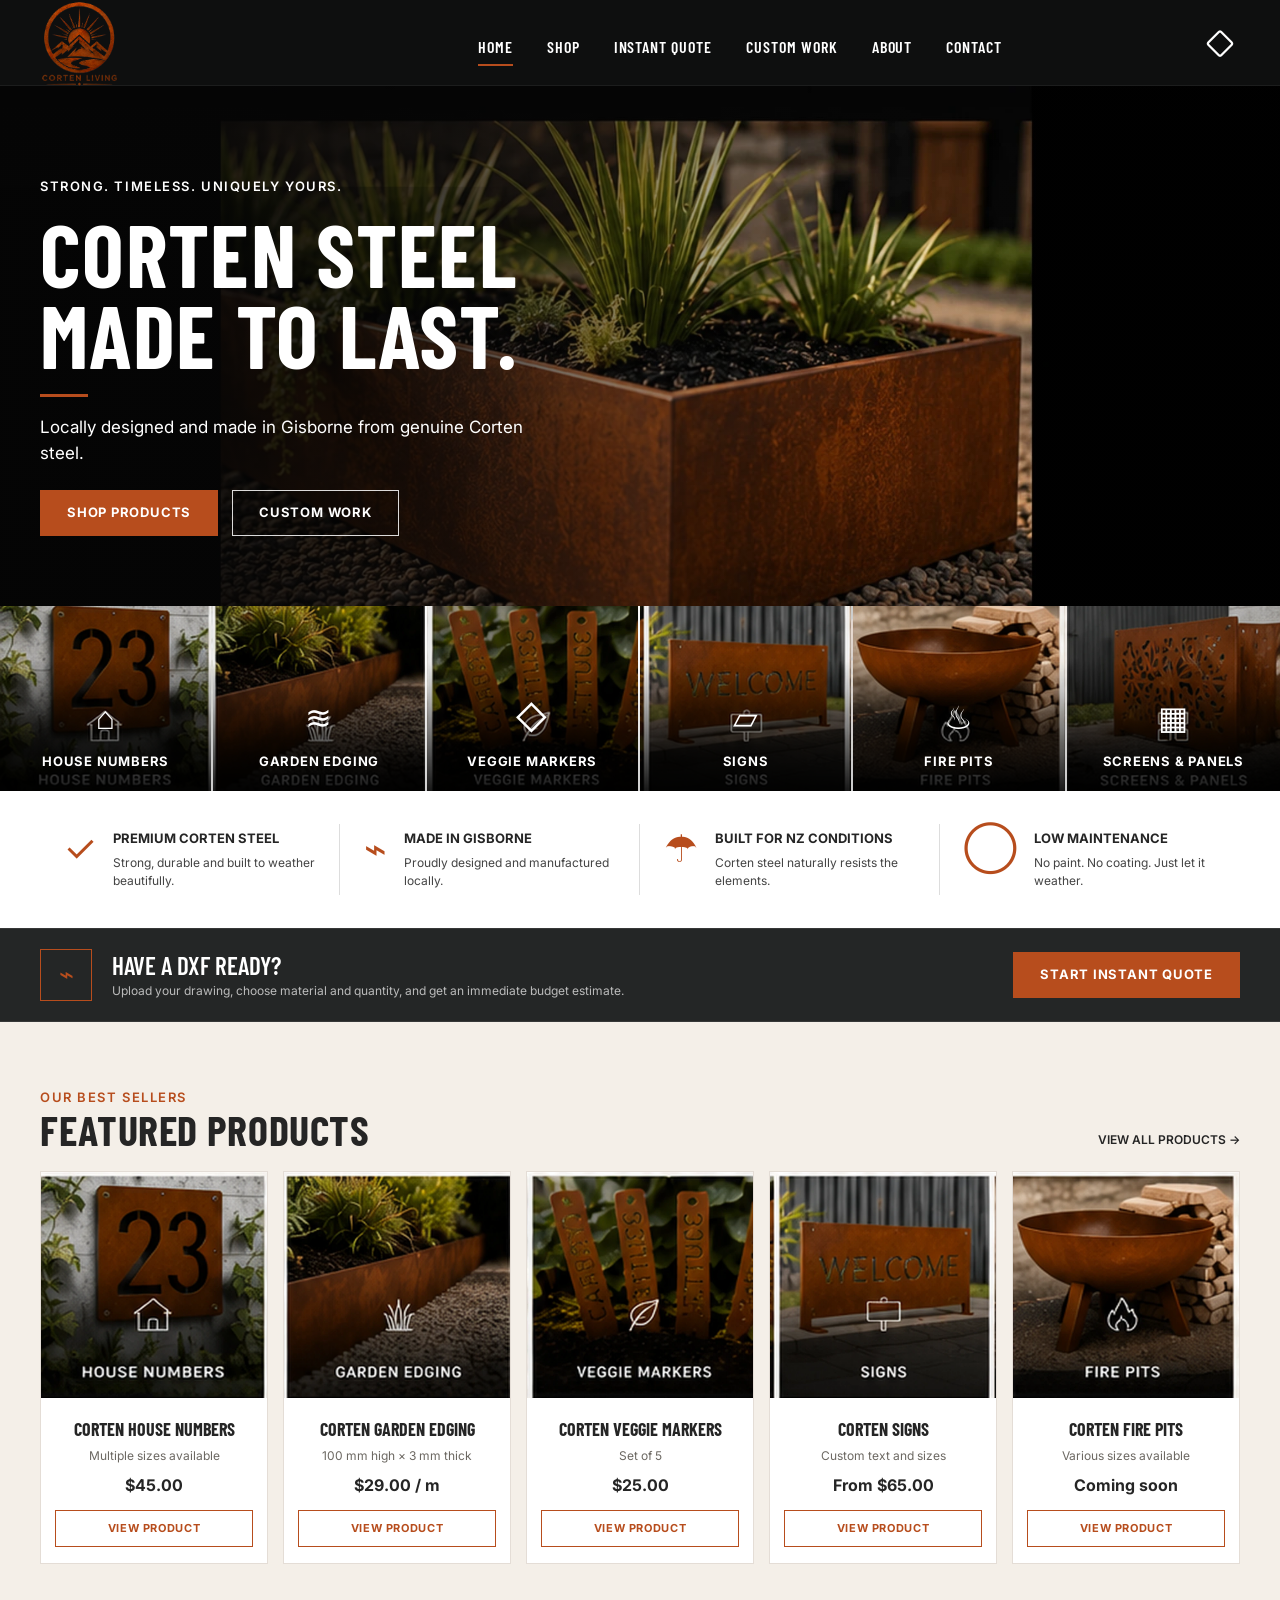
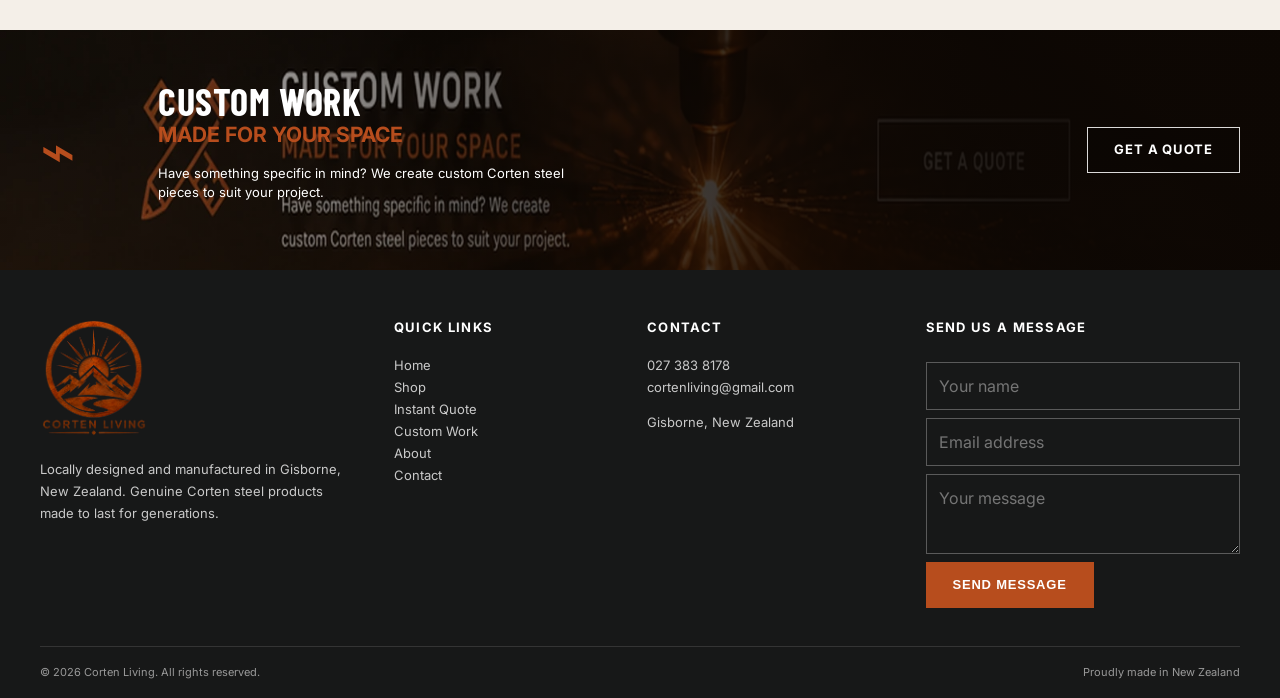
==== commit a4d1fa99: "Fix all website image paths" ====
--- a/index.html
+++ b/index.html
@@ -14,7 +14,7 @@
 <body>
   <header class="site-header">
     <a class="wordmark" href="index.html" aria-label="Corten Living home">
-      <img src="assets/images/corten-living-logo.png" alt="Corten Living logo" class="site-logo">
+      <img src="corten-living-logo.png" alt="Corten Living logo" class="site-logo">
     </a>
     <button class="menu-toggle" aria-label="Open menu" aria-expanded="false">☰</button>
     <nav class="site-nav" aria-label="Main navigation"><a class="active" href="index.html">Home</a><a href="shop.html">Shop</a><a href="instant-quote.html">Instant Quote</a><a href="custom-work.html">Custom Work</a><a href="about.html">About</a><a href="contact.html">Contact</a></nav>
@@ -37,12 +37,12 @@
     </section>
 
     <section class="category-strip" aria-label="Product categories">
-      <a class="category-card" href="shop.html#house-numbers" style="--image:url('assets/images/house-numbers.webp')"><span class="category-icon">⌂</span><strong>House Numbers</strong></a>
-      <a class="category-card" href="shop.html#garden-edging" style="--image:url('assets/images/garden-edging.webp')"><span class="category-icon">≋</span><strong>Garden Edging</strong></a>
-      <a class="category-card" href="shop.html#veggie-markers" style="--image:url('assets/images/veggie-markers.webp')"><span class="category-icon">◇</span><strong>Veggie Markers</strong></a>
-      <a class="category-card" href="shop.html#signs" style="--image:url('assets/images/signs.webp')"><span class="category-icon">▱</span><strong>Signs</strong></a>
-      <a class="category-card" href="shop.html#fire-pits" style="--image:url('assets/images/fire-pits.webp')"><span class="category-icon">♨</span><strong>Fire Pits</strong></a>
-      <a class="category-card" href="shop.html#screens" style="--image:url('assets/images/screens-panels.webp')"><span class="category-icon">▦</span><strong>Screens &amp; Panels</strong></a>
+      <a class="category-card" href="shop.html#house-numbers" style="--image:url('house-numbers.webp')"><span class="category-icon">⌂</span><strong>House Numbers</strong></a>
+      <a class="category-card" href="shop.html#garden-edging" style="--image:url('garden-edging.webp')"><span class="category-icon">≋</span><strong>Garden Edging</strong></a>
+      <a class="category-card" href="shop.html#veggie-markers" style="--image:url('veggie-markers.webp')"><span class="category-icon">◇</span><strong>Veggie Markers</strong></a>
+      <a class="category-card" href="shop.html#signs" style="--image:url('signs.webp')"><span class="category-icon">▱</span><strong>Signs</strong></a>
+      <a class="category-card" href="shop.html#fire-pits" style="--image:url('fire-pits.webp')"><span class="category-icon">♨</span><strong>Fire Pits</strong></a>
+      <a class="category-card" href="shop.html#screens" style="--image:url('screens-panels.webp')"><span class="category-icon">▦</span><strong>Screens &amp; Panels</strong></a>
     </section>
 
     <section class="benefits">
@@ -69,11 +69,11 @@
           <a class="text-link" href="shop.html">View all products →</a>
         </div>
         <div class="product-grid">
-          <article class="product-card"><img src="assets/images/house-numbers.webp" alt="Corten house number plaque"><div class="product-info"><h3>Corten House Numbers</h3><p>Multiple sizes available</p><strong>$45.00</strong><a class="button button-small" href="shop.html#house-numbers">View Product</a></div></article>
-          <article class="product-card"><img src="assets/images/garden-edging.webp" alt="Corten garden edging"><div class="product-info"><h3>Corten Garden Edging</h3><p>100 mm high × 3 mm thick</p><strong>$29.00 / m</strong><a class="button button-small" href="shop.html#garden-edging">View Product</a></div></article>
-          <article class="product-card"><img src="assets/images/veggie-markers.webp" alt="Corten vegetable garden markers"><div class="product-info"><h3>Corten Veggie Markers</h3><p>Set of 5</p><strong>$25.00</strong><a class="button button-small" href="shop.html#veggie-markers">View Product</a></div></article>
-          <article class="product-card"><img src="assets/images/signs.webp" alt="Custom Corten welcome sign"><div class="product-info"><h3>Corten Signs</h3><p>Custom text and sizes</p><strong>From $65.00</strong><a class="button button-small" href="shop.html#signs">View Product</a></div></article>
-          <article class="product-card"><img src="assets/images/fire-pits.webp" alt="Corten steel fire pit"><div class="product-info"><h3>Corten Fire Pits</h3><p>Various sizes available</p><strong>Coming soon</strong><a class="button button-small" href="shop.html#fire-pits">View Product</a></div></article>
+          <article class="product-card"><img src="house-numbers.webp" alt="Corten house number plaque"><div class="product-info"><h3>Corten House Numbers</h3><p>Multiple sizes available</p><strong>$45.00</strong><a class="button button-small" href="shop.html#house-numbers">View Product</a></div></article>
+          <article class="product-card"><img src="garden-edging.webp" alt="Corten garden edging"><div class="product-info"><h3>Corten Garden Edging</h3><p>100 mm high × 3 mm thick</p><strong>$29.00 / m</strong><a class="button button-small" href="shop.html#garden-edging">View Product</a></div></article>
+          <article class="product-card"><img src="veggie-markers.webp" alt="Corten vegetable garden markers"><div class="product-info"><h3>Corten Veggie Markers</h3><p>Set of 5</p><strong>$25.00</strong><a class="button button-small" href="shop.html#veggie-markers">View Product</a></div></article>
+          <article class="product-card"><img src="signs.webp" alt="Custom Corten welcome sign"><div class="product-info"><h3>Corten Signs</h3><p>Custom text and sizes</p><strong>From $65.00</strong><a class="button button-small" href="shop.html#signs">View Product</a></div></article>
+          <article class="product-card"><img src="fire-pits.webp" alt="Corten steel fire pit"><div class="product-info"><h3>Corten Fire Pits</h3><p>Various sizes available</p><strong>Coming soon</strong><a class="button button-small" href="shop.html#fire-pits">View Product</a></div></article>
         </div>
       </div>
     </section>
@@ -90,7 +90,7 @@
 
   <footer class="site-footer">
     <div class="container footer-grid">
-      <div><a class="wordmark footer-logo" href="index.html"><img src="assets/images/corten-living-logo.png" alt="Corten Living logo" class="site-logo"></a><p>Locally designed and manufactured in Gisborne, New Zealand. Genuine Corten steel products made to last for generations.</p></div>
+      <div><a class="wordmark footer-logo" href="index.html"><img src="corten-living-logo.png" alt="Corten Living logo" class="site-logo"></a><p>Locally designed and manufactured in Gisborne, New Zealand. Genuine Corten steel products made to last for generations.</p></div>
       <div><h3>Quick Links</h3><a href="index.html">Home</a><a href="shop.html">Shop</a><a href="instant-quote.html">Instant Quote</a><a href="custom-work.html">Custom Work</a><a href="about.html">About</a><a href="contact.html">Contact</a></div>
       <div><h3>Contact</h3><a href="tel:+64273838178">027 383 8178</a><a href="mailto:cortenliving@gmail.com">cortenliving@gmail.com</a><p>Gisborne, New Zealand</p></div>
       <form class="footer-form contact-form"><h3>Send us a message</h3><input name="name" placeholder="Your name" required><input name="email" type="email" placeholder="Email address" required><textarea name="message" placeholder="Your message" required></textarea><button class="button button-primary" type="submit">Send Message</button></form>
--- a/styles.css
+++ b/styles.css
@@ -1,5 +1,5 @@
 :root{--black:#0c0d0d;--charcoal:#171818;--cream:#f4efe8;--rust:#b74d1d;--rust-dark:#8e3714;--text:#252525;--muted:#6c6862;--line:#d8d0c7;--white:#fff;--max:1200px}
-*{box-sizing:border-box}html{scroll-behavior:smooth}body{margin:0;font-family:Inter,Arial,sans-serif;color:var(--text);background:var(--cream);line-height:1.5}img{max-width:100%;display:block}a{color:inherit;text-decoration:none}.container{width:min(var(--max),calc(100% - 42px));margin:auto}.site-header{height:86px;display:grid;grid-template-columns:240px 1fr 40px;align-items:center;padding:0 max(24px,calc((100vw - var(--max))/2));background:rgba(10,11,11,.98);color:#fff;position:sticky;top:0;z-index:30;border-bottom:1px solid rgba(255,255,255,.06)}.wordmark{display:inline-flex;flex-direction:column;width:max-content;line-height:.9;letter-spacing:.28em}.wordmark span{font-size:27px;font-weight:700;color:#bf5a2c}.wordmark small{font-size:11px;letter-spacing:.55em;margin:8px 0 0 5px;color:#ddd}.site-nav{display:flex;justify-content:center;gap:34px;font-family:"Barlow Condensed",sans-serif;text-transform:uppercase;letter-spacing:.06em;font-weight:600}.site-nav a{padding:31px 0 25px;position:relative}.site-nav a:hover:after,.site-nav a.active:after{content:"";position:absolute;left:0;right:0;bottom:18px;height:2px;background:var(--rust)}.shop-icon{font-size:28px;transform:rotate(45deg);text-align:center}.menu-toggle{display:none;background:none;border:0;color:white;font-size:25px}.hero{min-height:480px;background:url('assets/images/hero-clean.webp') center/cover no-repeat;position:relative;color:white}.hero-shade{position:absolute;inset:0;background:linear-gradient(90deg,rgba(5,5,5,.92) 0%,rgba(5,5,5,.7) 35%,rgba(5,5,5,.08) 72%)}.hero-content{position:relative;z-index:1;padding-top:78px}.eyebrow{text-transform:uppercase;letter-spacing:.12em;font-size:13px;font-weight:600}.hero h1,.section-heading h2,.custom-cta h2,.page-hero h1{font-family:"Barlow Condensed",sans-serif;text-transform:uppercase;line-height:.93;letter-spacing:.015em}.hero h1{font-size:clamp(56px,7vw,88px);margin:16px 0 18px}.accent-line{display:block;width:48px;height:3px;background:var(--rust);margin:0 0 18px}.hero-copy{max-width:490px;font-size:17px}.button-row{display:flex;gap:14px;margin-top:24px}.button{display:inline-flex;align-items:center;justify-content:center;min-height:46px;padding:0 26px;border:1px solid currentColor;text-transform:uppercase;letter-spacing:.06em;font-size:13px;font-weight:700;transition:.2s}.button:hover{transform:translateY(-2px)}.button-primary{background:var(--rust);border-color:var(--rust);color:#fff}.button-primary:hover{background:var(--rust-dark)}.button-outline{color:#fff;border-color:rgba(255,255,255,.85);background:rgba(0,0,0,.15)}.category-strip{display:grid;grid-template-columns:repeat(6,1fr);background:#111}.category-card{height:185px;position:relative;display:flex;flex-direction:column;align-items:center;justify-content:flex-end;padding:20px;color:#fff;text-transform:uppercase;letter-spacing:.06em;font-size:13px;text-align:center;border-right:2px solid rgba(255,255,255,.8);background-image:linear-gradient(0deg,rgba(0,0,0,.9),rgba(0,0,0,.03) 70%),var(--image);background-size:cover;background-position:center;overflow:hidden}.category-card:last-child{border-right:0}.category-card:before{content:"";position:absolute;inset:0;background:rgba(183,77,29,0);transition:.25s}.category-card:hover:before{background:rgba(183,77,29,.23)}.category-card>*{position:relative}.category-icon{font-size:32px;margin-bottom:10px}.benefits{background:#fff;padding:33px 0}.benefit-grid{display:grid;grid-template-columns:repeat(4,1fr)}.benefit-grid article{display:flex;gap:17px;padding:5px 24px;border-right:1px solid #ddd}.benefit-grid article:last-child{border:0}.benefit-grid article>span{font-size:38px;color:var(--rust);line-height:1}.benefit-grid h3{font-size:13px;text-transform:uppercase;margin:0 0 5px}.benefit-grid p{font-size:12px;margin:0;color:#444}.section-pad{padding:66px 0}.section-heading{display:flex;align-items:flex-end;justify-content:space-between;margin-bottom:22px}.section-heading h2{font-size:42px;margin:3px 0 0}.rust{color:var(--rust);margin:0}.text-link{text-transform:uppercase;font-size:12px;font-weight:600}.product-grid{display:grid;grid-template-columns:repeat(5,1fr);gap:15px}.product-card{background:#fff;border:1px solid #e4ddd6;display:flex;flex-direction:column}.product-card img{width:100%;aspect-ratio:1/1;object-fit:cover}.product-info{text-align:center;padding:18px 14px 16px;display:flex;flex-direction:column;align-items:center;flex:1}.product-info h3{font-family:"Barlow Condensed",sans-serif;text-transform:uppercase;font-size:18px;margin:0 0 4px}.product-info p{font-size:12px;color:var(--muted);margin:0 0 8px}.product-info strong{margin-top:auto;font-size:16px}.button-small{min-height:37px;margin-top:13px;width:100%;padding:0 10px;color:var(--rust);border-color:var(--rust);font-size:11px}.custom-cta{min-height:240px;background:url('assets/images/custom-work.webp') center/cover no-repeat;position:relative;color:#fff}.custom-cta-shade{position:absolute;inset:0;background:linear-gradient(90deg,rgba(13,7,3,.2),rgba(13,7,3,.87) 63%,rgba(13,7,3,.98))}.custom-cta-inner{position:relative;min-height:240px;display:grid;grid-template-columns:90px 1fr auto;align-items:center;gap:28px}.custom-symbol{font-size:60px;color:var(--rust)}.custom-cta h2{font-size:38px;margin:0}.custom-cta h3{color:var(--rust);text-transform:uppercase;margin:0;font-size:21px}.custom-cta p{font-size:13px;max-width:450px}.site-footer{background:#171818;color:#d7d7d7;padding:48px 0 18px}.footer-grid{display:grid;grid-template-columns:1.2fr .8fr .9fr 1.25fr;gap:52px}.footer-grid h3{text-transform:uppercase;font-size:13px;letter-spacing:.1em;color:#fff;margin:0 0 16px}.footer-grid p,.footer-grid a{display:block;font-size:13px;line-height:1.7;color:#c9c9c9}.footer-logo{margin-bottom:20px}.footer-form{display:grid;gap:8px}.footer-form input,.footer-form textarea,.page-form input,.page-form textarea,.page-form select{width:100%;background:transparent;border:1px solid #5a5a5a;color:#fff;padding:11px 12px;font:inherit}.footer-form textarea{height:80px;resize:vertical}.footer-form .button{justify-self:start}.footer-bottom{display:flex;justify-content:space-between;border-top:1px solid #343434;margin-top:38px;padding-top:17px;font-size:11px;color:#999}.page-hero{background:#171818;color:#fff;padding:75px 0}.page-hero h1{font-size:64px;margin:0}.page-hero p{max-width:650px;color:#d2d2d2}.content-section{padding:64px 0}.content-grid{display:grid;grid-template-columns:1fr 1fr;gap:50px;align-items:start}.shop-section{scroll-margin-top:100px;margin-bottom:60px}.shop-section h2{font-family:"Barlow Condensed";text-transform:uppercase;font-size:38px;margin-bottom:16px}.simple-card-grid{display:grid;grid-template-columns:repeat(3,1fr);gap:22px}.simple-card{background:white;border:1px solid #ddd}.simple-card img{width:100%;aspect-ratio:4/3;object-fit:cover}.simple-card div{padding:20px}.simple-card h3{margin:0 0 7px;font-family:"Barlow Condensed";font-size:24px;text-transform:uppercase}.page-form{background:#242525;padding:28px;color:#fff;display:grid;gap:12px}.page-form textarea{min-height:150px}.notice{font-size:13px;color:#777;margin-top:10px}.form-success{padding:12px;background:#e9f4ea;color:#285e2c;margin-top:10px;display:none}
+*{box-sizing:border-box}html{scroll-behavior:smooth}body{margin:0;font-family:Inter,Arial,sans-serif;color:var(--text);background:var(--cream);line-height:1.5}img{max-width:100%;display:block}a{color:inherit;text-decoration:none}.container{width:min(var(--max),calc(100% - 42px));margin:auto}.site-header{height:86px;display:grid;grid-template-columns:240px 1fr 40px;align-items:center;padding:0 max(24px,calc((100vw - var(--max))/2));background:rgba(10,11,11,.98);color:#fff;position:sticky;top:0;z-index:30;border-bottom:1px solid rgba(255,255,255,.06)}.wordmark{display:inline-flex;flex-direction:column;width:max-content;line-height:.9;letter-spacing:.28em}.wordmark span{font-size:27px;font-weight:700;color:#bf5a2c}.wordmark small{font-size:11px;letter-spacing:.55em;margin:8px 0 0 5px;color:#ddd}.site-nav{display:flex;justify-content:center;gap:34px;font-family:"Barlow Condensed",sans-serif;text-transform:uppercase;letter-spacing:.06em;font-weight:600}.site-nav a{padding:31px 0 25px;position:relative}.site-nav a:hover:after,.site-nav a.active:after{content:"";position:absolute;left:0;right:0;bottom:18px;height:2px;background:var(--rust)}.shop-icon{font-size:28px;transform:rotate(45deg);text-align:center}.menu-toggle{display:none;background:none;border:0;color:white;font-size:25px}.hero{min-height:480px;background:url('hero-clean.webp') center/cover no-repeat;position:relative;color:white}.hero-shade{position:absolute;inset:0;background:linear-gradient(90deg,rgba(5,5,5,.92) 0%,rgba(5,5,5,.7) 35%,rgba(5,5,5,.08) 72%)}.hero-content{position:relative;z-index:1;padding-top:78px}.eyebrow{text-transform:uppercase;letter-spacing:.12em;font-size:13px;font-weight:600}.hero h1,.section-heading h2,.custom-cta h2,.page-hero h1{font-family:"Barlow Condensed",sans-serif;text-transform:uppercase;line-height:.93;letter-spacing:.015em}.hero h1{font-size:clamp(56px,7vw,88px);margin:16px 0 18px}.accent-line{display:block;width:48px;height:3px;background:var(--rust);margin:0 0 18px}.hero-copy{max-width:490px;font-size:17px}.button-row{display:flex;gap:14px;margin-top:24px}.button{display:inline-flex;align-items:center;justify-content:center;min-height:46px;padding:0 26px;border:1px solid currentColor;text-transform:uppercase;letter-spacing:.06em;font-size:13px;font-weight:700;transition:.2s}.button:hover{transform:translateY(-2px)}.button-primary{background:var(--rust);border-color:var(--rust);color:#fff}.button-primary:hover{background:var(--rust-dark)}.button-outline{color:#fff;border-color:rgba(255,255,255,.85);background:rgba(0,0,0,.15)}.category-strip{display:grid;grid-template-columns:repeat(6,1fr);background:#111}.category-card{height:185px;position:relative;display:flex;flex-direction:column;align-items:center;justify-content:flex-end;padding:20px;color:#fff;text-transform:uppercase;letter-spacing:.06em;font-size:13px;text-align:center;border-right:2px solid rgba(255,255,255,.8);background-image:linear-gradient(0deg,rgba(0,0,0,.9),rgba(0,0,0,.03) 70%),var(--image);background-size:cover;background-position:center;overflow:hidden}.category-card:last-child{border-right:0}.category-card:before{content:"";position:absolute;inset:0;background:rgba(183,77,29,0);transition:.25s}.category-card:hover:before{background:rgba(183,77,29,.23)}.category-card>*{position:relative}.category-icon{font-size:32px;margin-bottom:10px}.benefits{background:#fff;padding:33px 0}.benefit-grid{display:grid;grid-template-columns:repeat(4,1fr)}.benefit-grid article{display:flex;gap:17px;padding:5px 24px;border-right:1px solid #ddd}.benefit-grid article:last-child{border:0}.benefit-grid article>span{font-size:38px;color:var(--rust);line-height:1}.benefit-grid h3{font-size:13px;text-transform:uppercase;margin:0 0 5px}.benefit-grid p{font-size:12px;margin:0;color:#444}.section-pad{padding:66px 0}.section-heading{display:flex;align-items:flex-end;justify-content:space-between;margin-bottom:22px}.section-heading h2{font-size:42px;margin:3px 0 0}.rust{color:var(--rust);margin:0}.text-link{text-transform:uppercase;font-size:12px;font-weight:600}.product-grid{display:grid;grid-template-columns:repeat(5,1fr);gap:15px}.product-card{background:#fff;border:1px solid #e4ddd6;display:flex;flex-direction:column}.product-card img{width:100%;aspect-ratio:1/1;object-fit:cover}.product-info{text-align:center;padding:18px 14px 16px;display:flex;flex-direction:column;align-items:center;flex:1}.product-info h3{font-family:"Barlow Condensed",sans-serif;text-transform:uppercase;font-size:18px;margin:0 0 4px}.product-info p{font-size:12px;color:var(--muted);margin:0 0 8px}.product-info strong{margin-top:auto;font-size:16px}.button-small{min-height:37px;margin-top:13px;width:100%;padding:0 10px;color:var(--rust);border-color:var(--rust);font-size:11px}.custom-cta{min-height:240px;background:url('custom-work.webp') center/cover no-repeat;position:relative;color:#fff}.custom-cta-shade{position:absolute;inset:0;background:linear-gradient(90deg,rgba(13,7,3,.2),rgba(13,7,3,.87) 63%,rgba(13,7,3,.98))}.custom-cta-inner{position:relative;min-height:240px;display:grid;grid-template-columns:90px 1fr auto;align-items:center;gap:28px}.custom-symbol{font-size:60px;color:var(--rust)}.custom-cta h2{font-size:38px;margin:0}.custom-cta h3{color:var(--rust);text-transform:uppercase;margin:0;font-size:21px}.custom-cta p{font-size:13px;max-width:450px}.site-footer{background:#171818;color:#d7d7d7;padding:48px 0 18px}.footer-grid{display:grid;grid-template-columns:1.2fr .8fr .9fr 1.25fr;gap:52px}.footer-grid h3{text-transform:uppercase;font-size:13px;letter-spacing:.1em;color:#fff;margin:0 0 16px}.footer-grid p,.footer-grid a{display:block;font-size:13px;line-height:1.7;color:#c9c9c9}.footer-logo{margin-bottom:20px}.footer-form{display:grid;gap:8px}.footer-form input,.footer-form textarea,.page-form input,.page-form textarea,.page-form select{width:100%;background:transparent;border:1px solid #5a5a5a;color:#fff;padding:11px 12px;font:inherit}.footer-form textarea{height:80px;resize:vertical}.footer-form .button{justify-self:start}.footer-bottom{display:flex;justify-content:space-between;border-top:1px solid #343434;margin-top:38px;padding-top:17px;font-size:11px;color:#999}.page-hero{background:#171818;color:#fff;padding:75px 0}.page-hero h1{font-size:64px;margin:0}.page-hero p{max-width:650px;color:#d2d2d2}.content-section{padding:64px 0}.content-grid{display:grid;grid-template-columns:1fr 1fr;gap:50px;align-items:start}.shop-section{scroll-margin-top:100px;margin-bottom:60px}.shop-section h2{font-family:"Barlow Condensed";text-transform:uppercase;font-size:38px;margin-bottom:16px}.simple-card-grid{display:grid;grid-template-columns:repeat(3,1fr);gap:22px}.simple-card{background:white;border:1px solid #ddd}.simple-card img{width:100%;aspect-ratio:4/3;object-fit:cover}.simple-card div{padding:20px}.simple-card h3{margin:0 0 7px;font-family:"Barlow Condensed";font-size:24px;text-transform:uppercase}.page-form{background:#242525;padding:28px;color:#fff;display:grid;gap:12px}.page-form textarea{min-height:150px}.notice{font-size:13px;color:#777;margin-top:10px}.form-success{padding:12px;background:#e9f4ea;color:#285e2c;margin-top:10px;display:none}
 @media(max-width:1050px){.site-nav{gap:28px}.product-grid{grid-template-columns:repeat(3,1fr)}.category-strip{grid-template-columns:repeat(3,1fr)}.category-card{border-bottom:2px solid rgba(255,255,255,.8)}.benefit-grid{grid-template-columns:repeat(2,1fr);gap:20px}.footer-grid{grid-template-columns:repeat(2,1fr)}.simple-card-grid{grid-template-columns:repeat(2,1fr)}}
 @media(max-width:760px){.site-header{height:72px;grid-template-columns:1fr auto auto;padding:0 20px}.wordmark span{font-size:23px}.site-nav{display:none;position:absolute;left:0;right:0;top:72px;background:#111;flex-direction:column;gap:0;padding:15px 25px 25px}.site-nav.open{display:flex}.site-nav a{padding:13px 0}.site-nav a:hover:after,.site-nav a.active:after{bottom:6px}.menu-toggle{display:block}.shop-icon{margin-left:15px}.hero{min-height:520px;background-position:62% center}.hero-shade{background:linear-gradient(90deg,rgba(5,5,5,.92),rgba(5,5,5,.55))}.hero-content{padding-top:65px}.category-strip{grid-template-columns:repeat(2,1fr)}.category-card{height:170px}.benefit-grid{grid-template-columns:1fr}.benefit-grid article{border-right:0;border-bottom:1px solid #ddd;padding:15px 0}.product-grid{grid-template-columns:repeat(2,1fr)}.custom-cta-inner{grid-template-columns:1fr;padding:45px 0;gap:10px}.custom-symbol{display:none}.custom-cta .button{justify-self:start}.footer-grid,.content-grid{grid-template-columns:1fr}.footer-bottom{gap:20px;flex-direction:column}.simple-card-grid{grid-template-columns:1fr}.page-hero h1{font-size:48px}}
 @media(max-width:480px){.container{width:min(100% - 28px,var(--max))}.hero h1{font-size:50px}.button-row{flex-direction:column;align-items:flex-start}.button-row .button{width:100%}.category-card{height:145px;font-size:11px}.product-grid{grid-template-columns:1fr}.section-heading{align-items:flex-start;gap:18px;flex-direction:column}.section-heading h2{font-size:36px}}
